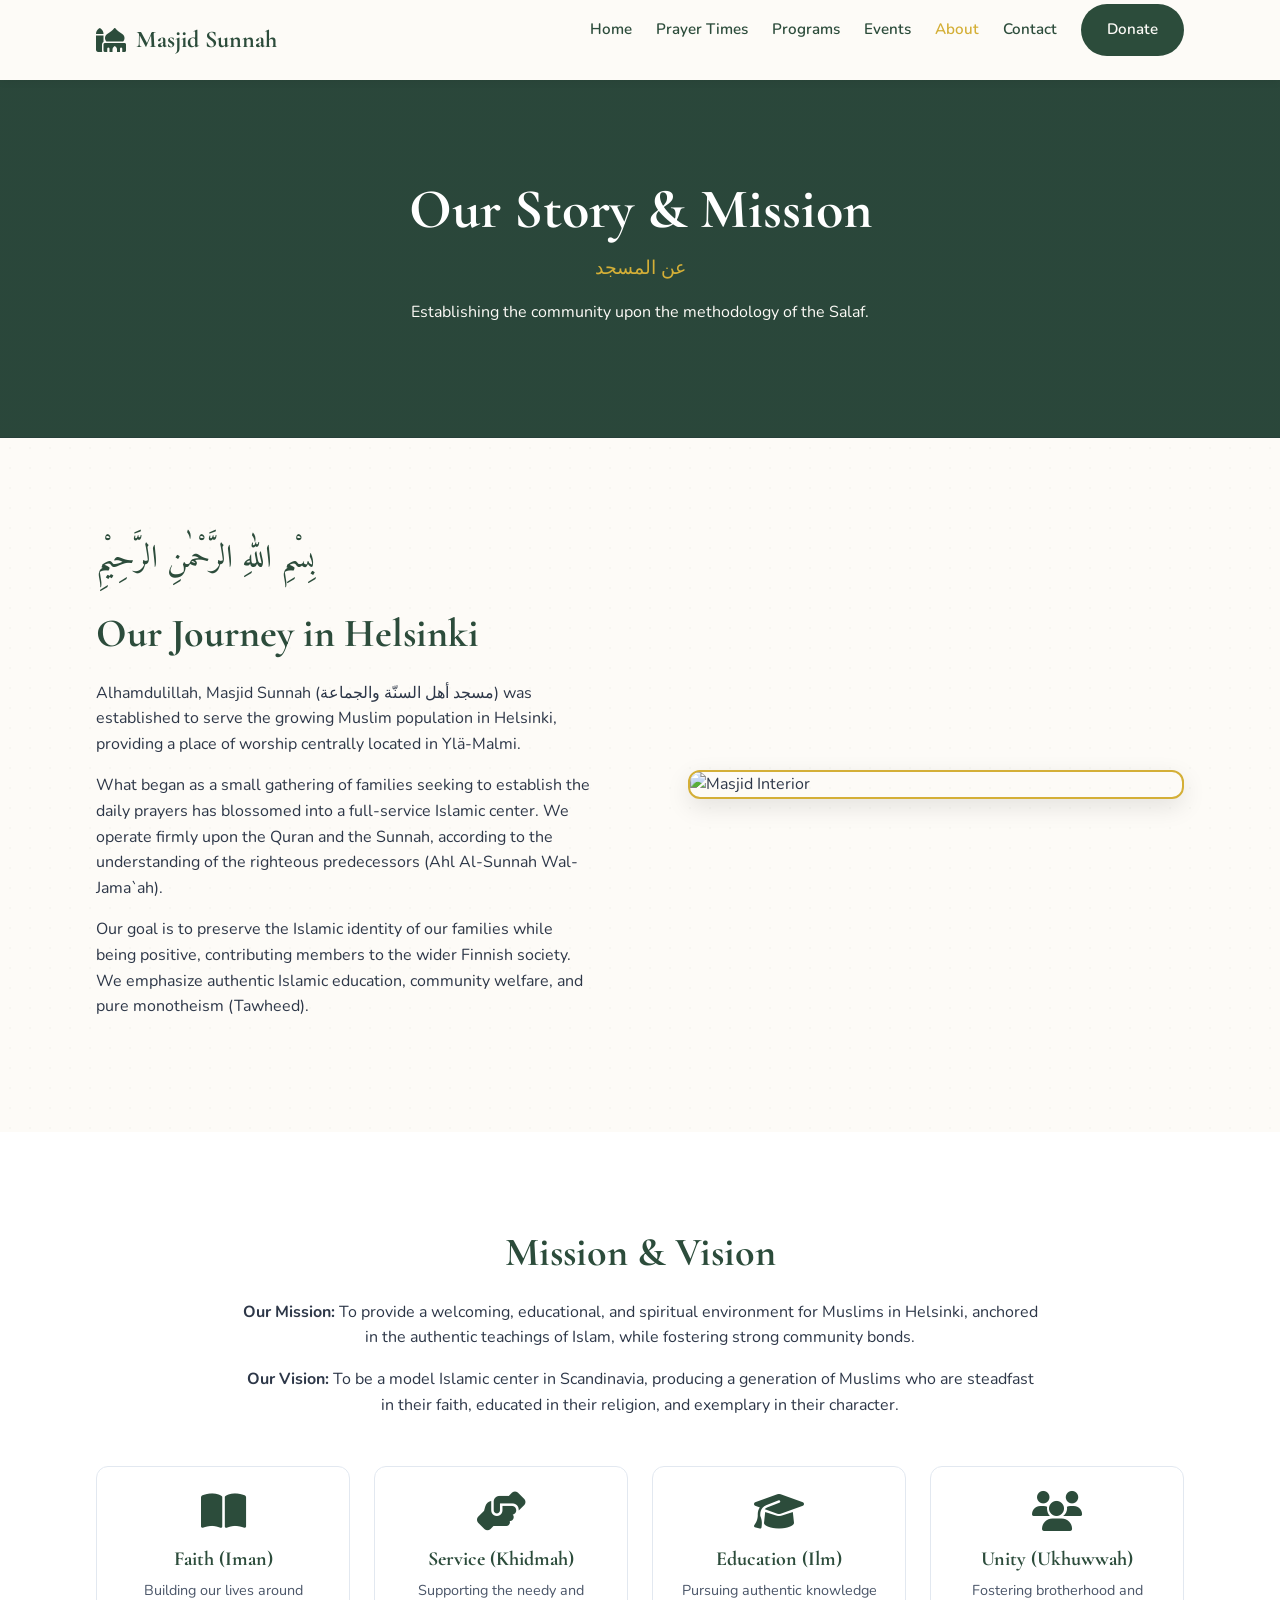
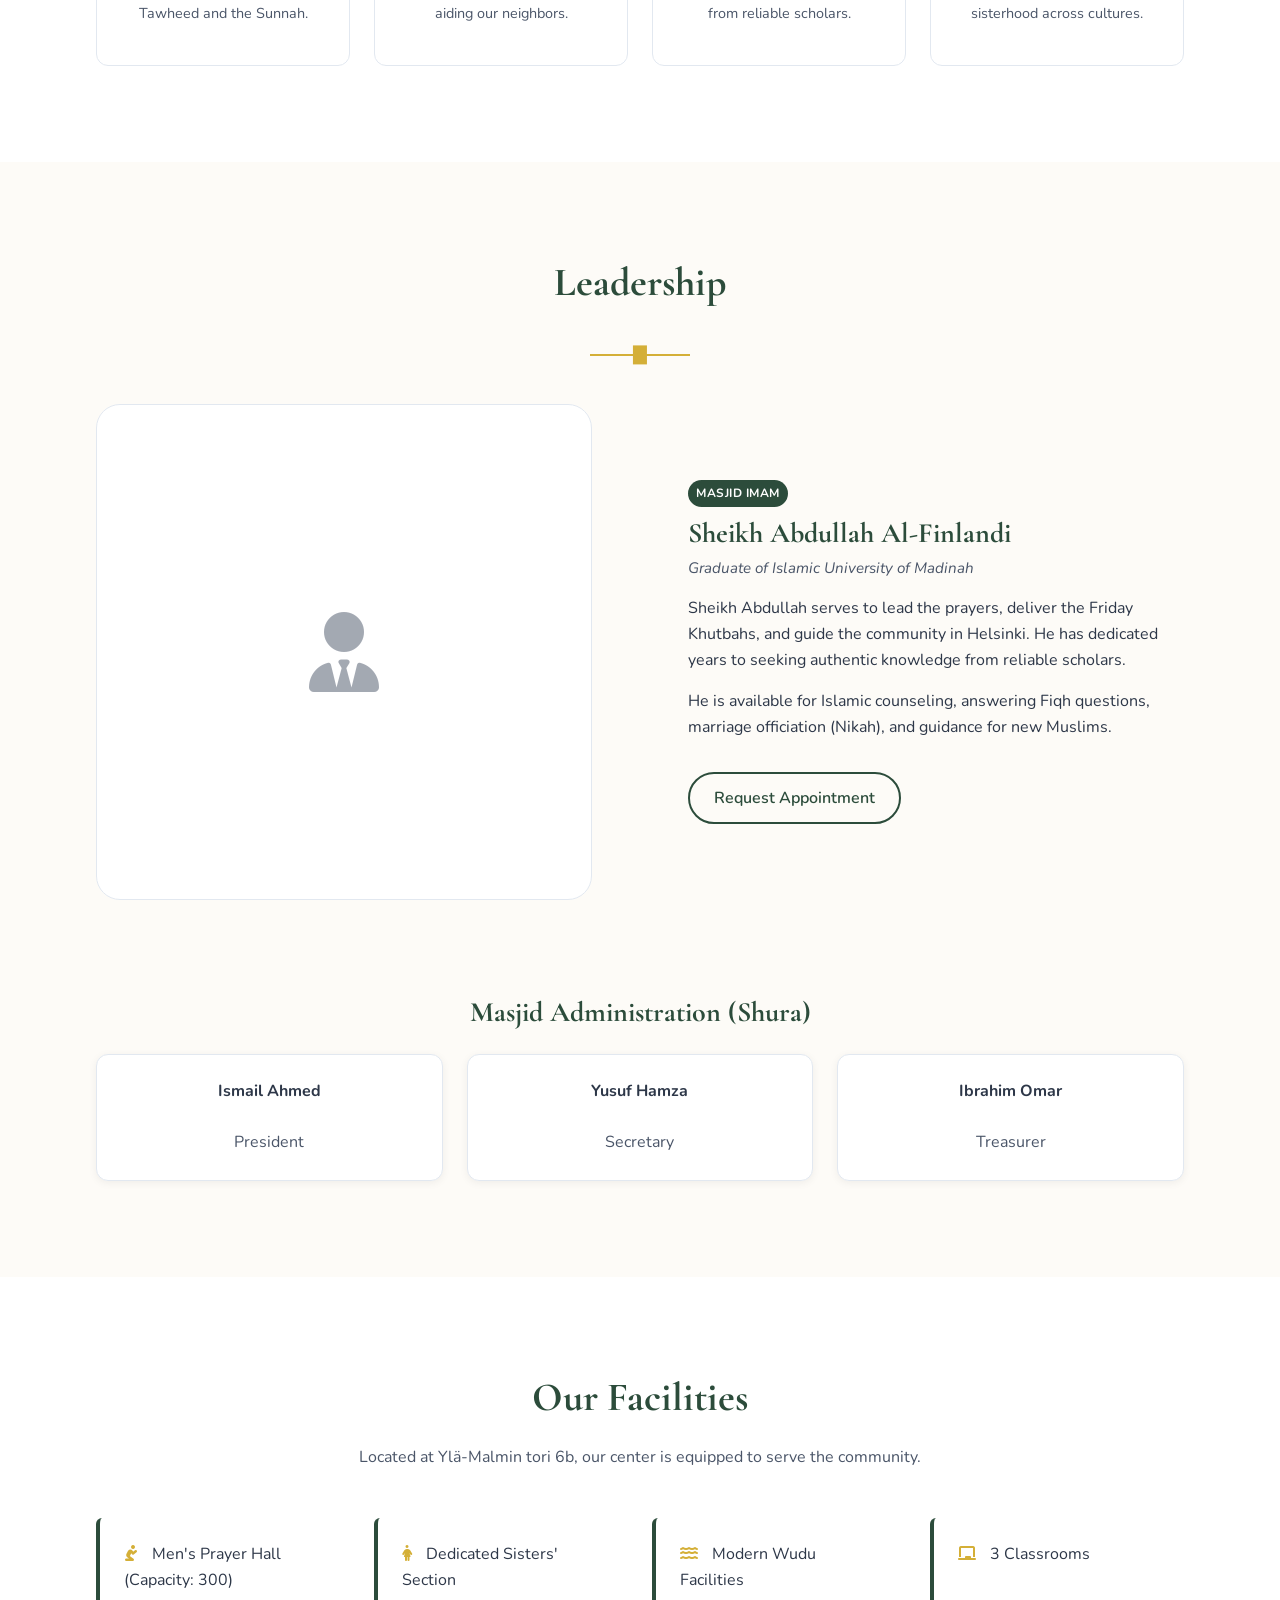
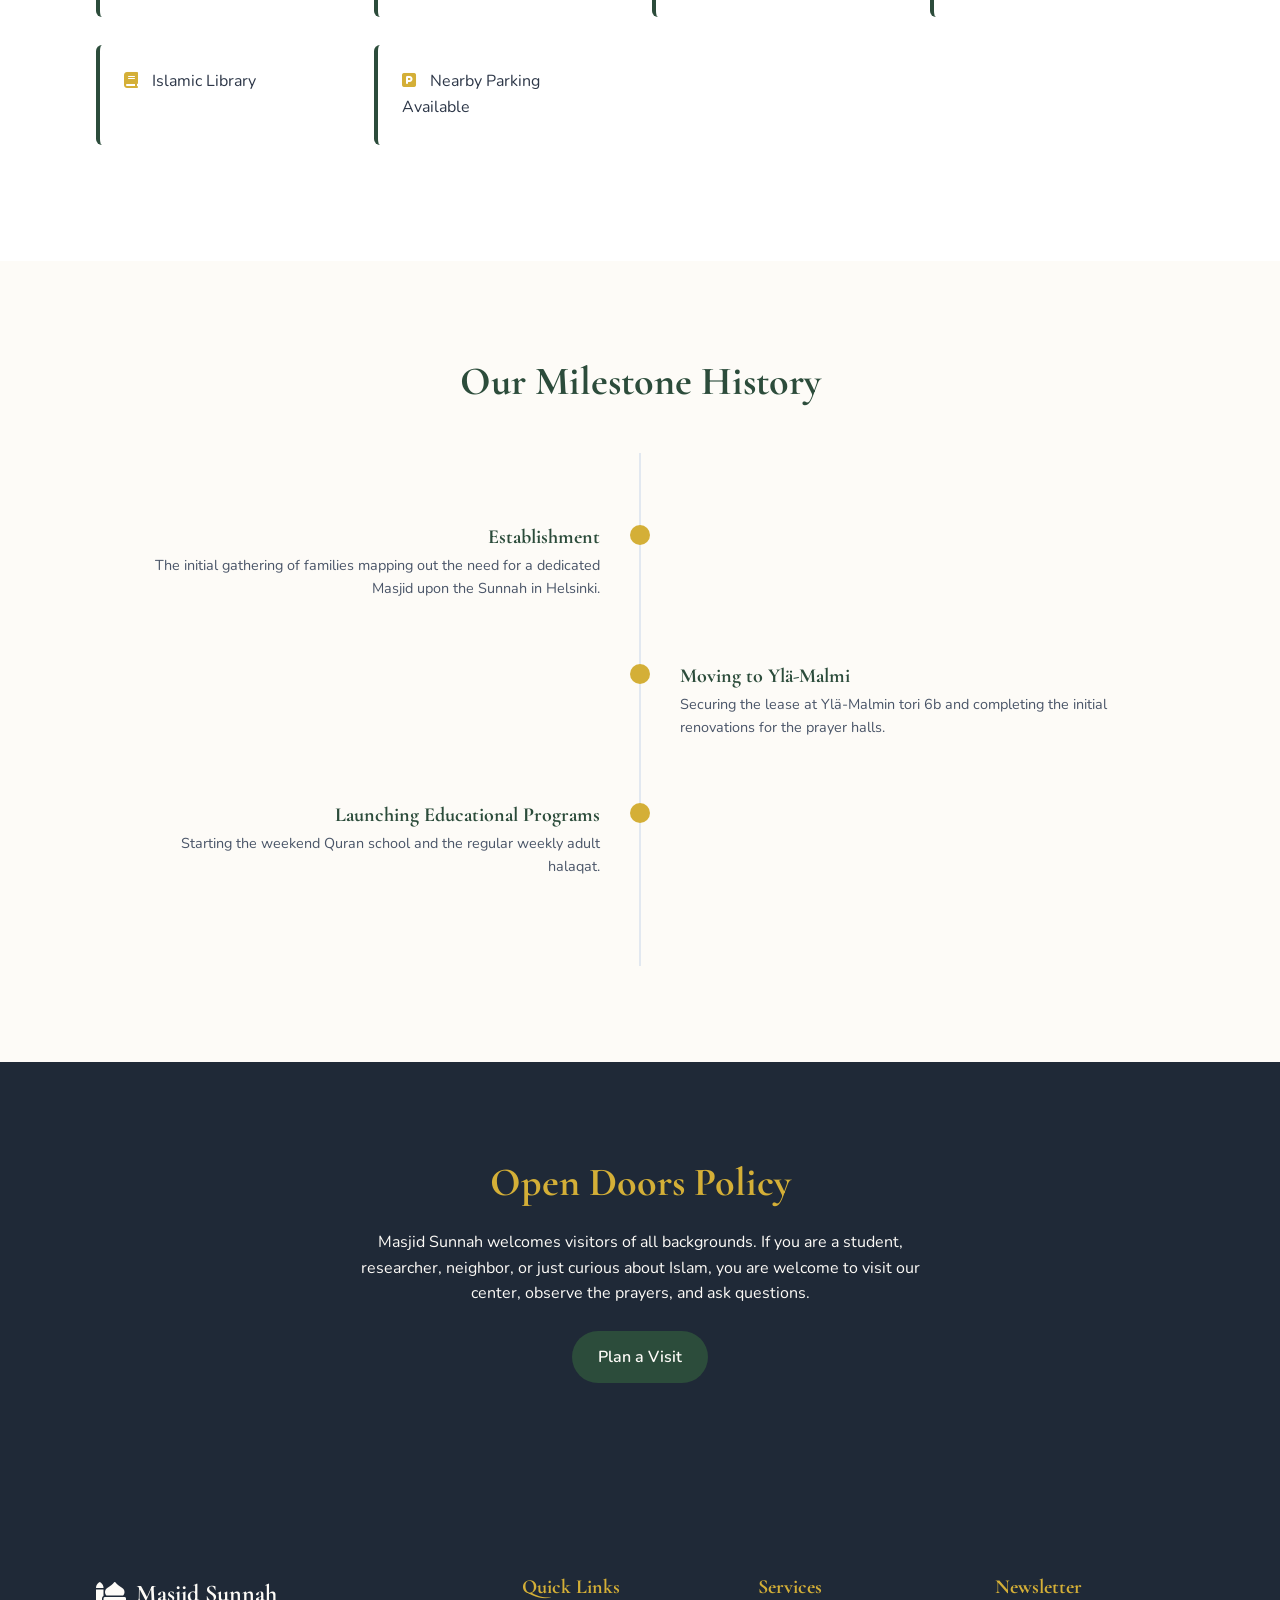
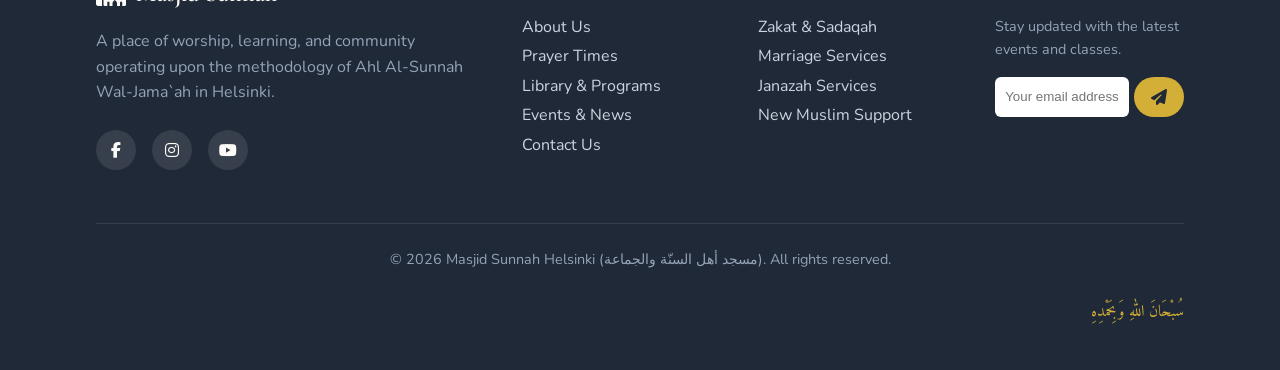
==== about.html @ 42fe36b6 "feat: Integrate Supabase backend for global data synchronization" ====
﻿<!DOCTYPE html>
<html lang="en">

<head>
    <meta charset="UTF-8">
    <meta name="viewport" content="width=device-width, initial-scale=1.0">
    <title>About Us | Masjid Sunnah Helsinki</title>
    <meta name="description"
        content="Learn about the history, mission, leadership, and facilities of Masjid Sunnah Helsinki. Serving the community since 1997.">
    <link rel="icon"
        href="data:image/svg+xml,<svg xmlns=%22http://www.w3.org/2000/svg%22 viewBox=%220 0 100 100%22><text y=%22.9em%22 font-size=%2290%22>🕌</text></svg>">

    <!-- Open Graph / SEO -->
    <meta property="og:title" content="About Us | Masjid Sunnah Helsinki">
    <meta property="og:description" content="Learn about our history and mission in Helsinki.">
    <meta property="og:image" content="images/hero-masjid.png">
    <meta property="og:url" content="https://masjidsunnah.fi/about.html">

    <!-- Fonts -->
    <link
        href="https://fonts.googleapis.com/css2?family=Amiri:ital,wght@0,400;0,700;1,400&family=Cormorant+Garamond:wght@400;600;700&family=Nunito:wght@300;400;500;600&display=swap"
        rel="stylesheet">
    <link rel="stylesheet" href="https://cdnjs.cloudflare.com/ajax/libs/font-awesome/6.5.0/css/all.min.css">

    <!-- Custom CSS -->
    <link rel="stylesheet" href="css/style.css">
    <link rel="stylesheet" href="css/components.css">
    <link rel="stylesheet" href="css/animations.css">
    <link rel="stylesheet" href="css/responsive.css">

    <!-- AOS Animations -->
    <link href="https://unpkg.com/aos@2.3.1/dist/aos.css" rel="stylesheet">

    <style>
        .value-card {
            text-align: center;
            padding: var(--space-md);
            background: var(--color-bg-alt);
            border-radius: var(--radius-md);
            border: 1px solid var(--color-border);
            transition: transform 0.3s;
        }

        .value-card:hover {
            border-color: var(--color-secondary);
            transform: translateY(-5px);
        }

        .value-icon {
            font-size: 2.5rem;
            color: var(--color-primary);
            margin-bottom: var(--space-sm);
        }

        .timeline {
            position: relative;
            padding: var(--space-lg) 0;
        }

        .timeline::before {
            content: '';
            position: absolute;
            top: 0;
            bottom: 0;
            left: 50%;
            width: 2px;
            background: var(--color-border);
            transform: translateX(-50%);
        }

        .timeline-item {
            position: relative;
            width: 50%;
            padding: var(--space-md) 40px;
            box-sizing: border-box;
        }

        .timeline-item:nth-child(odd) {
            left: 0;
            text-align: right;
        }

        .timeline-item:nth-child(even) {
            left: 50%;
            text-align: left;
        }

        .timeline-dot {
            position: absolute;
            top: var(--space-md);
            width: 20px;
            height: 20px;
            background: var(--color-secondary);
            border-radius: 50%;
            z-index: 10;
        }

        .timeline-item:nth-child(odd) .timeline-dot {
            right: -10px;
        }

        .timeline-item:nth-child(even) .timeline-dot {
            left: -10px;
        }

        .facilities-list {
            list-style: none;
            padding: 0;
            display: grid;
            grid-template-columns: repeat(auto-fit, minmax(200px, 1fr));
            gap: var(--space-md);
        }

        .facilities-list li {
            background: var(--color-bg-alt);
            padding: var(--space-md);
            border-radius: var(--radius-sm);
            border-left: 4px solid var(--color-primary);
        }

        @media (max-width: 768px) {
            .timeline::before {
                left: 20px;
            }

            .timeline-item {
                width: 100%;
                padding-left: 60px;
                padding-right: 0;
                left: 0 !important;
                text-align: left !important;
            }

            .timeline-dot {
                left: 10px !important;
                right: auto !important;
            }
        }
    </style>

    <!-- Low Priority SEO Tags Added -->
    <meta name="theme-color" content="#2c4c3b">
    <meta property="og:type" content="website">
    <meta property="og:site_name" content="Masjid Sunnah Helsinki">
</head>

<body>

    <!-- Navbar -->
    <nav class="navbar scrolled">
        <div class="container nav-container">
            <div class="logo">
                <a href="index.html">
                    <i class="fas fa-mosque"></i> Masjid Sunnah
                </a>
            </div>
            <ul class="nav-links">
                <li><a href="index.html">Home</a></li>
                <li><a href="prayer-times.html">Prayer Times</a></li>
                <li><a href="programs.html">Programs</a></li>
                <li><a href="events.html">Events</a></li>
                <li><a href="about.html" style="color: var(--color-secondary);">About</a></li>
                <li><a href="contact.html">Contact</a></li>
                <li><a href="donate.html" class="btn btn-primary">Donate</a></li>
            </ul>
            <button class="hamburger" aria-label="Toggle Navigation"><i class="fas fa-bars"></i></button>
        </div>
    </nav>

    <!-- Mobile Menu -->
    <div class="mobile-menu-overlay"></div>
    <div class="mobile-menu">
        <button class="mobile-menu-close" aria-label="Close Navigation"><i class="fas fa-times"></i></button>
        <ul class="nav-links">
            <li><a href="index.html">Home</a></li>
            <li><a href="prayer-times.html">Prayer Times</a></li>
            <li><a href="programs.html">Programs</a></li>
            <li><a href="events.html">Events</a></li>
            <li><a href="about.html">About</a></li>
            <li><a href="contact.html">Contact</a></li>
            <li><a href="donate.html" class="btn btn-primary">Donate</a></li>
        </ul>
    </div>

    <main id="main-content" style="padding-top: var(--header-height);">
        <!-- Inner Hero -->
        <section class="section section-dark text-center"
            style="background-image: linear-gradient(var(--color-overlay), var(--color-overlay)), url('https://images.unsplash.com/photo-1542816417-0983c9c9ad53?w=1200&auto=format&q=80'); background-size: cover; background-position: center; padding: var(--space-xl) 0;">
            <div class="container fade-in">
                <h1 style="color: white; margin-bottom: 0;">Our Story & Mission</h1>
                <p style="color: var(--color-secondary); font-size: 1.2rem; margin-top: 10px;">عن المسجد</p>
                <p>Establishing the community upon the methodology of the Salaf.</p>
            </div>
        </section>

        <!-- Our Story -->
        <section class="section islamic-pattern-bg">
            <div class="container grid grid-2" style="align-items: center; gap: var(--space-xl);">
                <div data-aos="fade-right">
                    <div class="bismillah" style="text-align: left;">بِسْمِ اللهِ الرَّحْمٰنِ الرَّحِيْمِ</div>
                    <h2 style="margin-bottom: var(--space-md);">Our Journey in Helsinki</h2>
                    <p>Alhamdulillah, Masjid Sunnah (مسجد أهل السنّة والجماعة) was established to serve the growing
                        Muslim population in Helsinki, providing a place of worship centrally located in Ylä-Malmi.</p>
                    <p>What began as a small gathering of families seeking to establish the daily prayers has blossomed
                        into a full-service Islamic center. We operate firmly upon the Quran and the Sunnah, according
                        to the understanding of the righteous predecessors (Ahl Al-Sunnah Wal-Jama`ah).</p>
                    <p>Our goal is to preserve the Islamic identity of our families while being positive, contributing
                        members to the wider Finnish society. We emphasize authentic Islamic education, community
                        welfare, and pure monotheism (Tawheed).</p>
                </div>
                <div data-aos="fade-left">
                    <img loading="lazy"
                        src="https://images.unsplash.com/photo-1585776245991-cf89dd7fc73a?w=800&auto=format&q=80"
                        alt="Masjid Interior"
                        style="border-radius: var(--radius-md); box-shadow: var(--shadow-md); border: 2px solid var(--color-secondary);">
                </div>
            </div>
        </section>

        <!-- Mission, Vision, Values -->
        <section class="section section-alt text-center container">
            <div data-aos="fade-up">
                <h2>Mission & Vision</h2>
                <div style="max-width: 800px; margin: 0 auto var(--space-lg);">
                    <p><strong>Our Mission:</strong> To provide a welcoming, educational, and spiritual environment for
                        Muslims in Helsinki, anchored in the authentic teachings of Islam, while fostering strong
                        community bonds.</p>
                    <p><strong>Our Vision:</strong> To be a model Islamic center in Scandinavia, producing a generation
                        of Muslims who are steadfast in their faith, educated in their religion, and exemplary in their
                        character.</p>
                </div>
            </div>

            <div class="grid grid-4" style="text-align: left;" data-aos="fade-up" data-aos-delay="100">
                <div class="value-card">
                    <i class="fas fa-book-open value-icon"></i>
                    <h4>Faith (Iman)</h4>
                    <p class="text-muted" style="font-size: 0.9rem;">Building our lives around Tawheed and the Sunnah.
                    </p>
                </div>
                <div class="value-card">
                    <i class="fas fa-hands-helping value-icon"></i>
                    <h4>Service (Khidmah)</h4>
                    <p class="text-muted" style="font-size: 0.9rem;">Supporting the needy and aiding our neighbors.</p>
                </div>
                <div class="value-card">
                    <i class="fas fa-graduation-cap value-icon"></i>
                    <h4>Education (Ilm)</h4>
                    <p class="text-muted" style="font-size: 0.9rem;">Pursuing authentic knowledge from reliable
                        scholars.</p>
                </div>
                <div class="value-card">
                    <i class="fas fa-users value-icon"></i>
                    <h4>Unity (Ukhuwwah)</h4>
                    <p class="text-muted" style="font-size: 0.9rem;">Fostering brotherhood and sisterhood across
                        cultures.</p>
                </div>
            </div>
        </section>

        <!-- Meet the Imam & Shura -->
        <section class="section container">
            <div class="text-center" style="margin-bottom: var(--space-lg);" data-aos="fade-up">
                <h2>Leadership</h2>
                <span class="islamic-divider"></span>
            </div>

            <div class="grid grid-2" style="align-items: center; gap: var(--space-xl); margin-bottom: var(--space-xl);">
                <div data-aos="fade-right" style="position: relative;">
                    <!-- Placeholder Imam Image -->
                    <div
                        style="aspect-ratio: 1; background-color: var(--color-bg-alt); border-radius: var(--radius-lg); border: 1px solid var(--color-border); display: flex; align-items: center; justify-content: center;">
                        <i class="fas fa-user-tie fa-5x text-muted" style="opacity: 0.5;"></i>
                    </div>
                </div>
                <div data-aos="fade-left">
                    <span class="badge" style="background: var(--color-primary); margin-bottom: 10px;">Masjid
                        Imam</span>
                    <h3 style="margin-bottom: 5px;">Sheikh Abdullah Al-Finlandi</h3>
                    <p class="text-muted" style="font-size: 0.95rem; margin-bottom: var(--space-sm);"><em>Graduate of
                            Islamic University of Madinah</em></p>
                    <p>Sheikh Abdullah serves to lead the prayers, deliver the Friday Khutbahs, and guide the community
                        in Helsinki. He has dedicated years to seeking authentic knowledge from reliable scholars.</p>
                    <p>He is available for Islamic counseling, answering Fiqh questions, marriage officiation (Nikah),
                        and guidance for new Muslims.</p>
                    <a href="contact.html" class="btn btn-outline" style="margin-top: var(--space-sm);">Request
                        Appointment</a>
                </div>
            </div>

            <!-- Shura Board -->
            <div data-aos="fade-up">
                <h3 class="text-center" style="margin-bottom: var(--space-md);">Masjid Administration (Shura)</h3>
                <div class="grid grid-3 text-center">
                    <div class="card">
                        <div class="card-body"><strong>Ismail Ahmed</strong><br><span
                                class="text-muted">President</span></div>
                    </div>
                    <div class="card">
                        <div class="card-body"><strong>Yusuf Hamza</strong><br><span class="text-muted">Secretary</span>
                        </div>
                    </div>
                    <div class="card">
                        <div class="card-body"><strong>Ibrahim Omar</strong><br><span
                                class="text-muted">Treasurer</span></div>
                    </div>
                </div>
            </div>
        </section>

        <!-- Facilities -->
        <section class="section section-alt">
            <div class="container" data-aos="fade-up">
                <div class="text-center" style="margin-bottom: var(--space-lg);">
                    <h2>Our Facilities</h2>
                    <p class="text-muted">Located at Ylä-Malmin tori 6b, our center is equipped to serve the community.
                    </p>
                </div>
                <ul class="facilities-list">
                    <li><i class="fas fa-pray" style="margin-right: 10px; color: var(--color-secondary);"></i> Men's
                        Prayer Hall (Capacity: 300)</li>
                    <li><i class="fas fa-female" style="margin-right: 10px; color: var(--color-secondary);"></i>
                        Dedicated Sisters' Section</li>
                    <li><i class="fas fa-water" style="margin-right: 10px; color: var(--color-secondary);"></i> Modern
                        Wudu Facilities</li>
                    <li><i class="fas fa-chalkboard" style="margin-right: 10px; color: var(--color-secondary);"></i> 3
                        Classrooms</li>
                    <li><i class="fas fa-book" style="margin-right: 10px; color: var(--color-secondary);"></i> Islamic
                        Library</li>
                    <li><i class="fas fa-parking" style="margin-right: 10px; color: var(--color-secondary);"></i> Nearby
                        Parking Available</li>
                </ul>
            </div>
        </section>

        <!-- Timeline -->
        <section class="section container">
            <div class="text-center" style="margin-bottom: var(--space-lg);" data-aos="fade-up">
                <h2>Our Milestone History</h2>
            </div>
            <div class="timeline" data-aos="fade-up">
                <!-- Example points -->
                <div class="timeline-item">
                    <div class="timeline-dot"></div>
                    <h4 style="color: var(--color-primary); margin-bottom: 5px;">Establishment</h4>
                    <p class="text-muted" style="font-size: 0.9rem;">The initial gathering of families mapping out the
                        need for a dedicated Masjid upon the Sunnah in Helsinki.</p>
                </div>
                <div class="timeline-item">
                    <div class="timeline-dot"></div>
                    <h4 style="color: var(--color-primary); margin-bottom: 5px;">Moving to Ylä-Malmi</h4>
                    <p class="text-muted" style="font-size: 0.9rem;">Securing the lease at Ylä-Malmin tori 6b and
                        completing the initial renovations for the prayer halls.</p>
                </div>
                <div class="timeline-item">
                    <div class="timeline-dot"></div>
                    <h4 style="color: var(--color-primary); margin-bottom: 5px;">Launching Educational Programs</h4>
                    <p class="text-muted" style="font-size: 0.9rem;">Starting the weekend Quran school and the regular
                        weekly adult halaqat.</p>
                </div>
            </div>
        </section>

        <!-- Interfaith / Community relations snippet -->
        <section class="section section-dark text-center">
            <div class="container" data-aos="zoom-in">
                <h2>Open Doors Policy</h2>
                <p style="max-width: 600px; margin: 0 auto var(--space-md);">Masjid Sunnah welcomes visitors of all
                    backgrounds. If you are a student, researcher, neighbor, or just curious about Islam, you are
                    welcome to visit our center, observe the prayers, and ask questions.</p>
                <a href="contact.html" class="btn btn-primary">Plan a Visit</a>
            </div>
        </section>

    </main>

    <!-- Footer -->
    <footer class="footer">
        <!-- Reused Footer Component -->
        <div class="container">
            <div class="footer-top">
                <div>
                    <div class="logo" style="margin-bottom: var(--space-sm);">
                        <a href="index.html" style="color: var(--color-bg);"><i class="fas fa-mosque"></i> Masjid
                            Sunnah</a>
                    </div>
                    <p style="color: #94A3B8; margin-bottom: var(--space-md);">A place of worship, learning, and
                        community operating upon the methodology of Ahl Al-Sunnah Wal-Jama`ah in Helsinki.</p>
                    <div class="social-links">
                        <a href="https://facebook.com/masjidsunnahhelsinki" class="social-icon" target="_blank"
                            aria-label="Facebook"><i class="fab fa-facebook-f"></i></a>
                        <a href="https://instagram.com/masjidsunnahhelsinki" class="social-icon" target="_blank"
                            aria-label="Instagram"><i class="fab fa-instagram"></i></a>
                        <a href="https://youtube.com/@masjidsunnahhelsinki" class="social-icon" target="_blank"
                            aria-label="YouTube"><i class="fab fa-youtube"></i></a>
                    </div>
                </div>
                <div>
                    <h4 class="footer-title">Quick Links</h4>
                    <ul class="footer-links">
                        <li><a href="about.html">About Us</a></li>
                        <li><a href="prayer-times.html">Prayer Times</a></li>
                        <li><a href="programs.html">Library & Programs</a></li>
                        <li><a href="events.html">Events & News</a></li>
                        <li><a href="contact.html">Contact Us</a></li>
                    </ul>
                </div>
                <div>
                    <h4 class="footer-title">Services</h4>
                    <ul class="footer-links">
                        <li><a href="donate.html">Zakat & Sadaqah</a></li>
                        <li><a href="contact.html#marriage">Marriage Services</a></li>
                        <li><a href="contact.html#funeral">Janazah Services</a></li>
                        <li><a href="contact.html#new-muslim">New Muslim Support</a></li>
                    </ul>
                </div>
                <div>
                    <h4 class="footer-title">Newsletter</h4>
                    <p style="color: #94A3B8; font-size: 0.9rem; margin-bottom: var(--space-sm);">Stay updated with the
                        latest events and classes.</p>
                    <form style="display: flex; gap: 5px;">
                        <input type="email" placeholder="Your email address"
                            style="padding: 10px; border-radius: var(--radius-sm); border: none; width: 100%;" required>
                        <button type="submit" class="btn btn-secondary" style="padding: 10px 15px;"><i
                                class="fas fa-paper-plane"></i></button>
                    </form>
                </div>
            </div>
            <div class="footer-bottom">
                <p>&copy; 2026 Masjid Sunnah Helsinki (مسجد أهل السنّة والجماعة). All rights reserved.</p>
                <p class="arabic-text" lang="ar" dir="rtl" style="font-size: 1rem; color: var(--color-secondary);">
                    سُبْحَانَ اللهِ
                    وَبِحَمْدِهِ</p>
            </div>
        </div>
    </footer>

    <!-- Core Data Scripts -->
    <!-- Supabase SDK & Client Initialization -->
    <script src="https://cdn.jsdelivr.net/npm/@supabase/supabase-js@2"></script>
    <script src="js/supabase-client.js"></script>

    <!-- Global Data Service -->
    <script src="js/data-service.js"></script>
    <script src="https://unpkg.com/aos@2.3.1/dist/aos.js"></script>
    <script>AOS.init({ once: true, duration: 800 });</script>

    <button id="back-to-top" aria-label="Back to top" style="position:fixed;bottom:28px;right:22px;z-index:999;
        width:48px;height:48px;border-radius:50%;border:none;
        background:var(--color-primary);color:var(--color-secondary);
        font-size:1.2rem;cursor:pointer;opacity:0;pointer-events:none;
        transition:opacity .3s,transform .3s;box-shadow:var(--shadow-md);
        display:flex;align-items:center;justify-content:center;">
        <i class="fas fa-chevron-up"></i>
    </button>
</body>

</html>
---- css/style.css ----
/* style.css - Main stylesheet (CSS variables, base styles) */
/* Design Aesthetic: Light & Peaceful (Nordic Islamic) */

:root {
  /* Colors */
  --color-primary: #2C4C3B;
  /* Deep Sage Green */
  --color-secondary: #D4AF37;
  /* Warm Gold */
  --color-accent: #3A6B52;
  /* Lighter shade of primary */
  --color-bg: #FDFBF7;
  /* Soft Cream */
  --color-bg-alt: #FFFFFF;
  /* White */
  --color-bg-dark: #1F2937;
  /* Dark slate for footer/accents */
  --color-text: #2D3748;
  /* Dark Charcoal Main text */
  --color-text-muted: #4A5568;
  /* Secondary text */
  --color-text-light: #FDFBF7;
  /* On dark backgrounds */
  --color-border: #E2E8F0;
  /* Subtle borders */
  --color-success: #2e7d32;
  --color-overlay: rgba(44, 76, 59, 0.85);
  /* Deep green overlay */

  /* Typography */
  --font-display: 'Cormorant Garamond', serif;
  /* English heading font */
  --font-arabic: 'Amiri', serif;
  /* Arabic font */
  --font-body: 'Nunito', sans-serif;
  /* Body font */

  /* Spacing */
  --space-xs: 8px;
  --space-sm: 16px;
  --space-md: 24px;
  --space-lg: clamp(28px, 5vw, 48px);
  --space-xl: clamp(48px, 8vw, 96px);

  /* Shadows */
  --shadow-sm: 0 2px 8px rgba(0, 0, 0, 0.06);
  --shadow-md: 0 8px 24px rgba(0, 0, 0, 0.10);
  --shadow-lg: 0 20px 60px rgba(0, 0, 0, 0.15);

  /* Radius */
  --radius-sm: 6px;
  --radius-md: 12px;
  --radius-lg: 24px;
  --radius-pill: 9999px;

  /* Layout */
  --max-width: 1280px;
  --header-height: 80px;
}

/* Base Reset & Box Sizing */
*,
*::before,
*::after {
  box-sizing: border-box;
  margin: 0;
  padding: 0;
}

html {
  scroll-behavior: smooth;
  font-size: 16px;
  overflow-x: hidden;
}

body {
  font-family: var(--font-body);
  color: var(--color-text);
  background-color: var(--color-bg);
  line-height: 1.6;
  -webkit-font-smoothing: antialiased;
  -moz-osx-font-smoothing: grayscale;
  overflow-x: hidden;
}

/* Typography Base Elements */
h1,
h2,
h3,
h4,
h5,
h6 {
  font-family: var(--font-display);
  color: var(--color-primary);
  font-weight: 700;
  line-height: 1.2;
}

h1 {
  font-size: clamp(2rem, 5vw, 3.5rem);
  margin-bottom: var(--space-md);
}

h2 {
  font-size: clamp(1.6rem, 4vw, 2.5rem);
  margin-bottom: var(--space-md);
}

h3 {
  font-size: clamp(1.25rem, 3vw, 1.75rem);
  margin-bottom: var(--space-sm);
}

h4 {
  font-size: 1.25rem;
  margin-bottom: var(--space-xs);
}

p {
  margin-bottom: var(--space-sm);
}

a {
  color: var(--color-primary);
  text-decoration: none;
  transition: all 0.3s ease;
}

a:hover {
  color: var(--color-secondary);
}

ul,
ol {
  padding-left: var(--space-md);
  margin-bottom: var(--space-sm);
}

li {
  margin-bottom: 4px;
}

img {
  max-width: 100%;
  height: auto;
  display: block;
}

/* Arabic Text Typography */
.arabic-text {
  font-family: var(--font-arabic);
  direction: rtl;
  text-align: right;
  line-height: 2.2;
  font-size: clamp(1.1rem, 3vw, 1.4em);
  color: var(--color-primary);
}

.bismillah {
  font-family: var(--font-arabic);
  font-size: clamp(1.4rem, 5vw, 2rem);
  text-align: center;
  color: var(--color-primary);
  margin-bottom: var(--space-md);
}

/* Layout Core Classes */
.container {
  width: 100%;
  max-width: var(--max-width);
  margin: 0 auto;
  padding: 0 var(--space-md);
}

.section {
  padding: var(--space-xl) 0;
}

.section-alt {
  background-color: var(--color-bg-alt);
}

.section-dark {
  background-color: var(--color-bg-dark);
  color: var(--color-text-light);
}

.section-dark h1,
.section-dark h2,
.section-dark h3 {
  color: var(--color-secondary);
}

.inner-hero h1 {
  color: white;
}

.text-center {
  text-align: center;
}

.text-muted {
  color: var(--color-text-muted);
}

/* Accessible hidden content */
.sr-only {
  position: absolute;
  width: 1px;
  height: 1px;
  padding: 0;
  margin: -1px;
  overflow: hidden;
  clip: rect(0, 0, 0, 0);
  white-space: nowrap;
  border-width: 0;
}

/* Make the skip-to-content link visible on focus */
.sr-only:focus {
  position: fixed;
  top: 16px;
  left: 50%;
  transform: translateX(-50%);
  clip: auto;
  width: auto;
  height: auto;
  overflow: visible;
  background: var(--color-primary);
  color: white;
  padding: 12px 24px;
  border-radius: var(--radius-pill);
  z-index: 9999;
  font-weight: 700;
  white-space: nowrap;
}

:focus-visible {
  outline: 3px solid var(--color-secondary);
  outline-offset: 3px;
  border-radius: 4px;
}

:focus:not(:focus-visible) {
  outline: none;
}

/* Offsets ALL anchor targets by navbar height — no JS required */
[id] {
  scroll-margin-top: calc(var(--header-height) + 16px);
}

/* Islamic Patterns & Accents */
.islamic-pattern-bg {
  position: relative;
}

.islamic-pattern-bg::before {
  content: '';
  position: absolute;
  top: 0;
  left: 0;
  right: 0;
  bottom: 0;
  /* Placeholder for an actual SVG pattern if needed */
  background-image: radial-gradient(var(--color-primary) 1px, transparent 1px);
  background-size: 20px 20px;
  opacity: 0.03;
  pointer-events: none;
  z-index: 0;
}

.content-relative {
  position: relative;
  z-index: 1;
}

/* Divider */
.islamic-divider {
  display: block;
  margin: var(--space-lg) auto;
  width: 100px;
  height: 2px;
  background: var(--color-secondary);
  position: relative;
}

.islamic-divider::before {
  content: '♦';
  position: absolute;
  top: 50%;
  left: 50%;
  transform: translate(-50%, -50%);
  color: var(--color-secondary);
  font-size: 12px;
  background-color: inherit;
  padding: 0 4px;
}

@media (max-width: 480px) {
  .arabic-text {
    line-height: 1.9;
  }
}

/* Visibility Utilities */
.mobile-only {
  display: none;
}

@media (max-width: 768px) {
  .desktop-only {
    display: none !important;
  }

  .mobile-only {
    display: block !important;
  }
}
---- css/components.css ----
/* components.css - Reusable UI Components */

/* Buttons */
.btn {
    display: inline-flex;
    align-items: center;
    justify-content: center;
    padding: var(--space-sm) var(--space-md);
    font-family: var(--font-body);
    font-weight: 600;
    font-size: 1rem;
    text-decoration: none;
    border-radius: var(--radius-pill);
    border: 2px solid transparent;
    cursor: pointer;
    transition: all 0.3s ease;
    line-height: 1;
    gap: 8px;
}

.btn-primary {
    background-color: var(--color-primary);
    color: var(--color-bg);
}

.btn-primary:hover {
    background-color: var(--color-accent);
    color: var(--color-bg);
    transform: translateY(-2px);
    box-shadow: var(--shadow-sm);
}

.btn-secondary {
    background-color: var(--color-secondary);
    color: var(--color-bg-dark);
}

.btn-secondary:hover {
    background-color: #C09A30;
    /* slightly darker gold */
    color: var(--color-bg-dark);
    transform: translateY(-2px);
}

.btn-outline {
    background-color: transparent;
    border-color: var(--color-primary);
    color: var(--color-primary);
}

.btn-outline:hover {
    background-color: var(--color-primary);
    color: var(--color-bg);
}

.btn-outline-light {
    border-color: var(--color-bg);
    color: var(--color-bg);
}

.btn-outline-light:hover {
    background-color: var(--color-bg);
    color: var(--color-primary);
}

/* Cards */
.card {
    background-color: var(--color-bg-alt);
    border-radius: var(--radius-md);
    box-shadow: var(--shadow-sm);
    overflow: hidden;
    transition: transform 0.3s ease, box-shadow 0.3s ease;
    border: 1px solid var(--color-border);
    height: 100%;
    display: flex;
    flex-direction: column;
}

.card:hover {
    transform: translateY(-4px);
    box-shadow: var(--shadow-md);
}

.card-image {
    width: 100%;
    height: 200px;
    object-fit: cover;
}

.card-body {
    padding: var(--space-md);
    display: flex;
    flex-direction: column;
    flex-grow: 1;
}

.card-footer {
    padding: var(--space-sm) var(--space-md);
    border-top: 1px solid var(--color-border);
    background-color: var(--color-bg);
    margin-top: auto;
}

/* Grid System */
.grid {
    display: grid;
    gap: var(--space-md);
}

.grid-2 {
    grid-template-columns: repeat(2, 1fr);
}

.grid-3 {
    grid-template-columns: repeat(3, 1fr);
}

.grid-4 {
    grid-template-columns: repeat(4, 1fr);
}

/* Progress Bar */
.progress-bar {
    width: 100%;
    background-color: var(--color-border);
    border-radius: var(--radius-pill);
    height: 14px;
    overflow: hidden;
}

.progress-fill {
    height: 100%;
    background: linear-gradient(90deg, var(--color-primary), var(--color-secondary));
    border-radius: var(--radius-pill);
    transition: width 1.8s cubic-bezier(0.22, 1, 0.36, 1);
    position: relative;
}

.progress-fill::after {
    content: '';
    position: absolute;
    top: 0;
    left: -100%;
    right: 0;
    bottom: 0;
    background: linear-gradient(90deg, transparent, rgba(255, 255, 255, 0.3), transparent);
    animation: shimmer 2s infinite;
}

@keyframes shimmer {
    to {
        left: 100%;
    }
}

/* Navigation */
.navbar {
    position: fixed;
    top: 0;
    width: 100%;
    height: var(--header-height);
    background: transparent;
    z-index: 1000;
    transition: all 0.3s ease;
}

.navbar.scrolled {
    background: rgba(253, 251, 247, 0.95);
    backdrop-filter: blur(10px);
    box-shadow: var(--shadow-sm);
}

.nav-container {
    display: flex;
    justify-content: space-between;
    align-items: center;
    height: 100%;
}

.logo a {
    font-family: var(--font-display);
    font-size: 1.5rem;
    font-weight: 700;
    color: var(--color-bg);
    display: flex;
    align-items: center;
    gap: 10px;
}

.navbar.scrolled .logo a {
    color: var(--color-primary);
}

.nav-links {
    display: flex;
    gap: var(--space-md);
    list-style: none;
    align-items: center;
}

.nav-links a {
    color: var(--color-bg);
    font-weight: 600;
    font-size: 0.95rem;
}

.navbar.scrolled .nav-links a:not(.btn) {
    color: var(--color-primary);
}

.nav-links a:hover:not(.btn) {
    color: var(--color-secondary);
}

.hamburger {
    display: none;
    min-width: 48px;
    min-height: 48px;
    padding: 12px;
    align-items: center;
    justify-content: center;
    background: none;
    border: none;
    color: var(--color-bg);
    font-size: 1.5rem;
    cursor: pointer;
}

@media (max-width: 768px) {
    .hamburger {
        display: flex;
    }
}

.navbar.scrolled .hamburger {
    color: var(--color-primary);
}

/* Mobile Menu */
.mobile-menu-overlay {
    position: fixed;
    top: 0;
    left: 0;
    width: 100%;
    height: 100%;
    background: rgba(0, 0, 0, 0.5);
    z-index: 999;
    opacity: 0;
    pointer-events: none;
    transition: opacity 0.3s ease;
}

.mobile-menu-overlay.active {
    opacity: 1;
    pointer-events: auto;
}

.mobile-menu {
    position: fixed;
    top: 0;
    right: min(-300px, -85vw);
    width: min(300px, 85vw);
    height: 100vh;
    background-color: var(--color-bg-alt);
    z-index: 1001;
    padding: var(--space-xl) var(--space-md);
    transition: right 0.3s ease;
    box-shadow: var(--shadow-lg);
    display: flex;
    flex-direction: column;
    gap: var(--space-md);
}

.mobile-menu.active {
    right: 0;
}

.mobile-menu-close {
    position: absolute;
    top: var(--space-md);
    right: var(--space-md);
    background: rgba(44, 76, 59, 0.1);
    border: none;
    font-size: 1.5rem;
    color: var(--color-primary);
    cursor: pointer;
    width: 44px;
    height: 44px;
    display: flex;
    align-items: center;
    justify-content: center;
    border-radius: 50%;
    transition: all 0.3s ease;
}

.mobile-menu-close:hover,
.mobile-menu-close:active {
    background: var(--color-primary);
    color: #fff;
    transform: scale(1.05);
}

.mobile-menu .nav-links {
    flex-direction: column;
    align-items: flex-start;
    gap: var(--space-md);
}

.mobile-menu .nav-links a {
    color: var(--color-primary);
    font-size: 1.1rem;
}

.mobile-menu .nav-links a.btn {
    display: inline-flex;
    align-items: center;
    justify-content: center;
    color: #fff;
    margin-top: var(--space-sm);
    padding: 0.8rem 1.5rem;
}

/* Hero Section */
.hero {
    height: 100vh;
    position: relative;
    display: flex;
    align-items: center;
    justify-content: center;
    text-align: center;
    color: var(--color-bg);
    background-size: cover;
    background-position: center;
}

@supports not (-webkit-overflow-scrolling: touch) {
    .hero {
        background-attachment: fixed;
    }
}

.hero-overlay {
    position: absolute;
    top: 0;
    left: 0;
    width: 100%;
    height: 100%;
    background: linear-gradient(to bottom, rgba(44, 76, 59, 0.7), rgba(44, 76, 59, 0.9));
    z-index: 1;
}

.hero-content {
    position: relative;
    z-index: 2;
    max-width: 800px;
    padding: 0 var(--space-md);
}

.hero-title {
    color: var(--color-bg);
    font-size: clamp(2.5rem, 5vw, 4.5rem);
    text-shadow: 0 2px 4px rgba(0, 0, 0, 0.3);
    margin-bottom: var(--space-sm);
}

.hero-subtitle {
    font-size: 1.2rem;
    font-weight: 300;
    margin-bottom: var(--space-md);
    color: #e2e8f0;
}

.hero-greeting {
    font-family: var(--font-arabic);
    font-size: 2.5rem;
    color: var(--color-secondary);
    display: block;
    margin-bottom: var(--space-sm);
}

.hero-buttons {
    display: flex;
    gap: var(--space-sm);
    justify-content: center;
    flex-wrap: wrap;
}

.scroll-indicator {
    position: absolute;
    bottom: var(--space-lg);
    left: 50%;
    transform: translateX(-50%);
    z-index: 2;
    color: var(--color-bg);
    animation: bounce 2s infinite;
}

/* Forms */
.form-group {
    margin-bottom: var(--space-sm);
}

.form-label {
    display: block;
    font-weight: 600;
    margin-bottom: 4px;
    color: var(--color-primary);
}

.form-control {
    width: 100%;
    min-height: 48px;
    padding: 12px 16px;
    border: 1px solid var(--color-border);
    border-radius: var(--radius-sm);
    font-family: var(--font-body);
    font-size: 1rem;
    background-color: var(--color-bg);
    transition: border-color 0.3s ease, box-shadow 0.3s ease;
}

.form-control:focus {
    outline: none;
    border-color: var(--color-primary);
    box-shadow: 0 0 0 3px rgba(44, 76, 59, 0.1);
}

.form-control:valid:not(:placeholder-shown) {
    border-color: var(--color-success);
}

.form-control:invalid:not(:placeholder-shown) {
    border-color: #C0392B;
}

.form-row {
    display: grid;
    grid-template-columns: repeat(2, 1fr);
    gap: var(--space-sm);
}

@media (max-width: 600px) {
    .form-row {
        grid-template-columns: 1fr;
    }
}

/* Footer Element Components */
.footer {
    background-color: var(--color-bg-dark);
    color: var(--color-text-light);
    padding-top: var(--space-xl);
}

.footer-top {
    display: grid;
    grid-template-columns: 2fr 1fr 1fr 1fr;
    gap: var(--space-lg);
    padding-bottom: var(--space-lg);
    border-bottom: 1px solid rgba(255, 255, 255, 0.1);
}

.footer-title {
    color: var(--color-secondary);
    font-family: var(--font-display);
    font-size: 1.25rem;
    margin-bottom: var(--space-sm);
}

.footer-links {
    list-style: none;
    padding: 0;
}

.footer-links a {
    color: #CBD5E1;
}

.footer-links a:hover {
    color: var(--color-secondary);
}

.footer-bottom {
    padding: var(--space-md) 0;
    text-align: center;
    color: #94A3B8;
    font-size: 0.9rem;
    display: flex;
    flex-direction: column;
    gap: var(--space-xs);
}

.social-links {
    display: flex;
    gap: var(--space-sm);
}

.social-icon {
    width: 40px;
    height: 40px;
    border-radius: 50%;
    background: rgba(255, 255, 255, 0.1);
    display: flex;
    align-items: center;
    justify-content: center;
    color: var(--color-bg);
}

.social-icon:hover {
    background: var(--color-secondary);
    color: var(--color-bg-dark);
}

/* Badges */
.badge {
    display: inline-block;
    padding: 4px 8px;
    font-size: 0.75rem;
    font-weight: 700;
    border-radius: var(--radius-pill);
    background-color: var(--color-accent);
    color: white;
    text-transform: uppercase;
    letter-spacing: 0.5px;
}

/* Skeleton Loading */
.skeleton {
    background: linear-gradient(90deg, #EEE 25%, #E0E0E0 50%, #EEE 75%);
    background-size: 200% 100%;
    animation: sk 1.5s infinite;
    border-radius: 6px;
    height: 44px;
    margin-bottom: 8px;
}

@keyframes sk {
    to {
        background-position: -200% 0;
    }
}

/* Accordion */
.accordion {
    border: 1px solid var(--color-border);
    border-radius: var(--radius-md);
    overflow: hidden;
}

.accordion-item {
    border-bottom: 1px solid var(--color-border);
}

.accordion-item:last-child {
    border-bottom: none;
}

.accordion-btn {
    width: 100%;
    text-align: left;
    background: none;
    border: none;
    padding: 18px 20px;
    font-size: 1rem;
    font-weight: 600;
    color: var(--color-primary);
    cursor: pointer;
    display: flex;
    justify-content: space-between;
    align-items: center;
    transition: background .2s;
}

.accordion-btn:hover {
    background: var(--color-bg-alt);
}

.accordion-btn i {
    transition: transform .3s;
}

.accordion-btn[aria-expanded="true"] i {
    transform: rotate(180deg);
}

.accordion-panel {
    max-height: 0;
    overflow: hidden;
    transition: max-height .35s cubic-bezier(.4, 0, .2, 1);
    padding: 0 20px;
    color: var(--color-text-muted);
    font-size: .95rem;
}

.accordion-panel.open {
    max-height: 400px;
    padding: 16px 20px;
}

/* Google Translate Custom Styling */
.nav-lang-container {
    display: flex;
    align-items: center;
    gap: 8px;
    background: rgba(255, 255, 255, 0.1);
    padding: 4px 10px;
    border-radius: var(--radius-pill);
    border: 1px solid rgba(255, 255, 255, 0.2);
    transition: all 0.3s ease;
}

.nav-lang-container:hover {
    background: rgba(255, 255, 255, 0.2);
}

.nav-lang-icon {
    color: var(--color-bg);
    font-size: 1.1rem;
}

.navbar.scrolled .nav-lang-container {
    border-color: var(--color-border);
    background: transparent;
}

.navbar.scrolled .nav-lang-icon {
    color: var(--color-primary);
}

/* Hide Google Translate branding */
.goog-te-banner-frame.skiptranslate {
    display: none !important;
}

body {
    top: 0px !important;
}

.goog-logo-link {
    display: none !important;
}

.goog-te-gadget {
    color: transparent !important;
    font-size: 0px !important;
}

/* Style the select dropdown */
.goog-te-combo {
    background-color: transparent !important;
    color: var(--color-bg) !important;
    border: none !important;
    font-family: var(--font-body) !important;
    font-weight: 600 !important;
    font-size: 0.95rem !important;
    cursor: pointer;
    outline: none;
    padding: 0 !important;
    margin: 0 !important;
}

.navbar.scrolled .goog-te-combo {
    color: var(--color-text) !important;
}

.goog-te-combo option {
    color: var(--color-text);
    background: var(--color-bg);
}
---- css/animations.css ----
/* animations.css - Keyframes and transitions */

/* Generic Keyframes */
@keyframes fadeIn {
    from {
        opacity: 0;
    }

    to {
        opacity: 1;
    }
}

@keyframes slideUp {
    from {
        opacity: 0;
        transform: translateY(30px);
    }

    to {
        opacity: 1;
        transform: translateY(0);
    }
}

@keyframes bounce {

    0%,
    20%,
    50%,
    80%,
    100% {
        transform: translateY(0) translateX(-50%);
    }

    40% {
        transform: translateY(-20px) translateX(-50%);
    }

    60% {
        transform: translateY(-10px) translateX(-50%);
    }
}

@keyframes pulse-subtle {
    0% {
        box-shadow: 0 0 0 0 rgba(212, 175, 55, 0.4);
    }

    70% {
        box-shadow: 0 0 0 10px rgba(212, 175, 55, 0);
    }

    100% {
        box-shadow: 0 0 0 0 rgba(212, 175, 55, 0);
    }
}

/* Utility Animation Classes */
.fade-in {
    animation: fadeIn 1s ease forwards;
}

.slide-up {
    opacity: 0;
    transform: translateY(30px);
    transition: opacity 0.8s ease, transform 0.8s ease;
}

.slide-up.visible {
    opacity: 1;
    transform: translateY(0);
}

/* Stagger styling for lists/grids */
.stagger-1 {
    transition-delay: 0.1s;
    animation-delay: 0.1s;
}

.stagger-2 {
    transition-delay: 0.2s;
    animation-delay: 0.2s;
}

.stagger-3 {
    transition-delay: 0.3s;
    animation-delay: 0.3s;
}

.stagger-4 {
    transition-delay: 0.4s;
    animation-delay: 0.4s;
}

/* Accessible Settings */
@media (prefers-reduced-motion: reduce) {

    *,
    *::before,
    *::after {
        animation-duration: 0.01ms !important;
        animation-iteration-count: 1 !important;
        transition-duration: 0.01ms !important;
        scroll-behavior: auto !important;
    }
}
---- css/responsive.css ----
/* responsive.css - Comprehensive Mobile-First Media Queries */

/* =====================
   LARGE DESKTOPS (1200px+)
   ===================== */
@media (min-width: 1200px) {
    .container {
        padding-left: var(--space-xl);
        padding-right: var(--space-xl);
    }
}

/* =====================
   LAPTOP / SMALLER DESKTOPS (max 1024px)
   ===================== */
@media (max-width: 1024px) {
    .footer-top {
        grid-template-columns: 1fr 1fr;
        gap: var(--space-md);
    }

    .hero-title {
        font-size: 3.5rem;
    }

    .container {
        padding-left: var(--space-lg);
        padding-right: var(--space-lg);
    }
}

/* =====================
   TABLETS (max 768px)
   ===================== */
@media (max-width: 768px) {

    /* Grids collapse to single column */
    .grid-2,
    .grid-3 {
        grid-template-columns: 1fr;
    }

    .grid-4 {
        grid-template-columns: repeat(2, 1fr);
    }

    /* Footer: Quick Links and Services side-by-side, rest full-width */
    .footer-top {
        grid-template-columns: 1fr 1fr;
    }

    .footer-top > div:first-child,
    .footer-top > div:last-child {
        grid-column: 1 / -1;
    }

    /* Navigation */
    .navbar .nav-links {
        display: none;
    }

    .hamburger {
        display: block;
    }

    /* Hero */
    .hero-title {
        font-size: clamp(2rem, 8vw, 3rem);
    }

    .hero-greeting {
        font-size: clamp(1.4rem, 5vw, 2rem);
    }

    .bismillah {
        font-size: clamp(1.4rem, 5vw, 2rem);
    }

    .hero-buttons {
        flex-wrap: wrap;
        justify-content: center;
        gap: var(--space-sm);
    }

    /* Section spacing */
    .section {
        padding: var(--space-lg) 0;
    }

    /* Container padding */
    .container {
        padding-left: var(--space-md);
        padding-right: var(--space-md);
    }

    /* Typography */
    h1 {
        font-size: clamp(1.8rem, 6vw, 2.8rem);
    }

    h2 {
        font-size: clamp(1.5rem, 5vw, 2.2rem);
    }

    h3 {
        font-size: clamp(1.15rem, 4vw, 1.6rem);
    }

    /* Arabic text */
    .arabic-text {
        font-size: clamp(1rem, 4vw, 1.3em);
    }

    /* Section headers */
    .section-header {
        margin-bottom: var(--space-md);
    }

    /* Prayer cards: wrap on tablet */
    .prayer-cards {
        flex-wrap: wrap;
        justify-content: center;
    }

    .prayer-card {
        min-width: 130px;
        flex: 1 1 130px;
    }

    /* Navbar */
    .navbar {
        padding: 0 var(--space-md);
    }

    /* Announcement banner */
    .announcement-banner {
        font-size: 0.9rem;
        padding: 8px var(--space-md);
    }
}

/* =====================
   MOBILE DEVICES (max 480px)
   ===================== */
@media (max-width: 480px) {

    /* Grids: everything single column */
    .grid-2,
    .grid-3,
    .grid-4,
    .donate-cards {
        grid-template-columns: 1fr;
    }

    /* Container padding */
    .container {
        padding-left: var(--space-sm);
        padding-right: var(--space-sm);
    }

    /* Hero text */
    .hero-title {
        font-size: clamp(1.7rem, 7vw, 2.2rem);
        line-height: 1.2;
    }

    .hero-greeting {
        font-size: clamp(1.2rem, 5vw, 1.8rem);
    }

    .bismillah {
        font-size: clamp(1.2rem, 5vw, 1.5rem);
    }

    .hero-subtitle {
        font-size: clamp(0.95rem, 3vw, 1.1rem);
    }

    /* All buttons full-width on small mobile */
    .hero-buttons {
        flex-direction: column;
        width: 100%;
    }

    .hero-buttons .btn {
        width: 100%;
        text-align: center;
        justify-content: center;
    }

    /* Typography scale down */
    h1 {
        font-size: clamp(1.6rem, 7vw, 2rem);
        margin-bottom: var(--space-sm);
    }

    h2 {
        font-size: clamp(1.3rem, 6vw, 1.8rem);
        margin-bottom: var(--space-sm);
    }

    h3 {
        font-size: clamp(1.05rem, 4vw, 1.35rem);
        margin-bottom: var(--space-xs);
    }

    /* Prayer table */
    .prayer-table {
        font-size: 0.85rem;
    }

    .prayer-table th,
    .prayer-table td {
        padding: 8px 4px;
    }

    /* Prayer cards: 2 per row on phone */
    .prayer-cards {
        display: grid;
        grid-template-columns: repeat(2, 1fr);
        gap: var(--space-sm);
    }

    .prayer-card {
        min-width: unset;
        width: 100%;
    }

    /* Section spacing tighter */
    .section {
        padding: var(--space-md) 0;
    }

    /* Cards */
    .card-body {
        padding: var(--space-sm);
    }

    .donate-card {
        padding: var(--space-md);
    }

    /* arabic */
    .arabic-text {
        font-size: 1.1em;
        line-height: 1.9;
    }

    /* Footer */
    .footer-top {
        grid-template-columns: 1fr 1fr;
    }

    .footer-top > div:first-child,
    .footer-top > div:last-child {
        grid-column: 1 / -1;
    }

    .footer-title {
        font-size: 1rem;
        margin-bottom: var(--space-sm);
    }

    .footer-links li {
        margin-bottom: 6px;
    }

    .footer-links a {
        font-size: 0.9rem;
    }

    /* Social icons */
    .social-links {
        justify-content: center;
    }

    /* Announcement */
    .announcement-banner {
        font-size: 0.82rem;
        padding: 6px var(--space-sm);
    }

    .announcement-banner marquee,
    .announcement-banner span {
        font-size: 0.82rem;
    }

    /* Navbar */
    .navbar {
        padding: 0 var(--space-sm);
        height: 66px;
    }

    .logo {
        font-size: 1rem;
    }

    /* Section heading */
    .section-label {
        font-size: 0.75rem;
        letter-spacing: 1.5px;
    }

    /* Buttons general */
    .btn {
        font-size: 0.9rem;
        padding: 12px 20px;
    }
}

/* =====================
   VERY SMALL PHONES (max 360px)
   ===================== */
@media (max-width: 360px) {
    .hero-title {
        font-size: 1.5rem;
    }

    .container {
        padding-left: 12px;
        padding-right: 12px;
    }

    .prayer-cards {
        grid-template-columns: repeat(2, 1fr);
        gap: 8px;
    }

    .prayer-card {
        padding: var(--space-sm) 8px;
    }
}

/* =====================
   TOUCH DEVICES - Disable hover effects
   ===================== */
@media (hover: none) and (pointer: coarse) {

    .card:hover,
    .value-card:hover,
    .donate-card:hover {
        transform: none;
        box-shadow: var(--shadow-sm);
    }

    .btn:hover {
        transform: none;
    }

    .gallery-item:hover img {
        transform: none;
    }

    .gallery-item:hover .gallery-overlay {
        opacity: 0;
    }

    .gallery-item:active .gallery-overlay {
        opacity: 1;
    }
}

/* =====================
   LANDSCAPE PHONES
   ===================== */
@media (max-width: 768px) and (orientation: landscape) {
    .hero {
        min-height: 100vh;
    }

    .hero-title {
        font-size: 2rem;
    }

    .section {
        padding: var(--space-md) 0;
    }
}
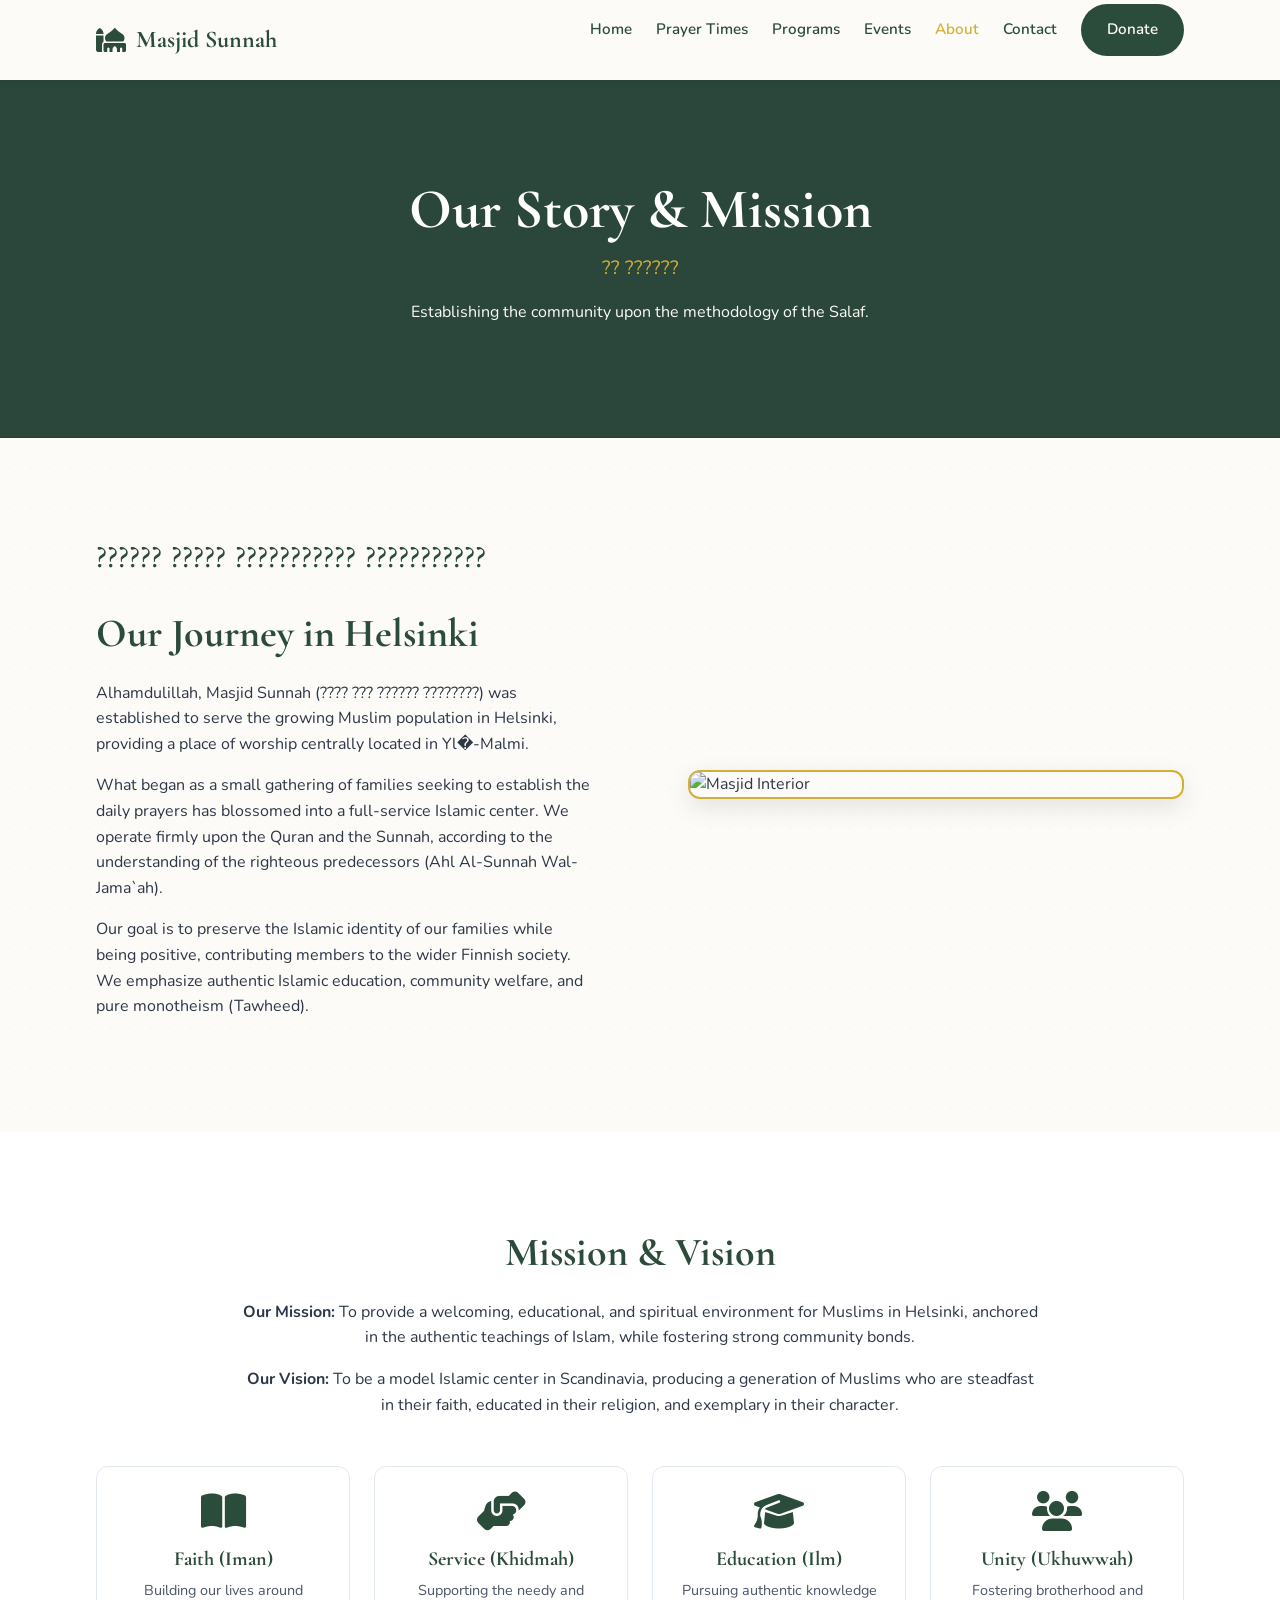
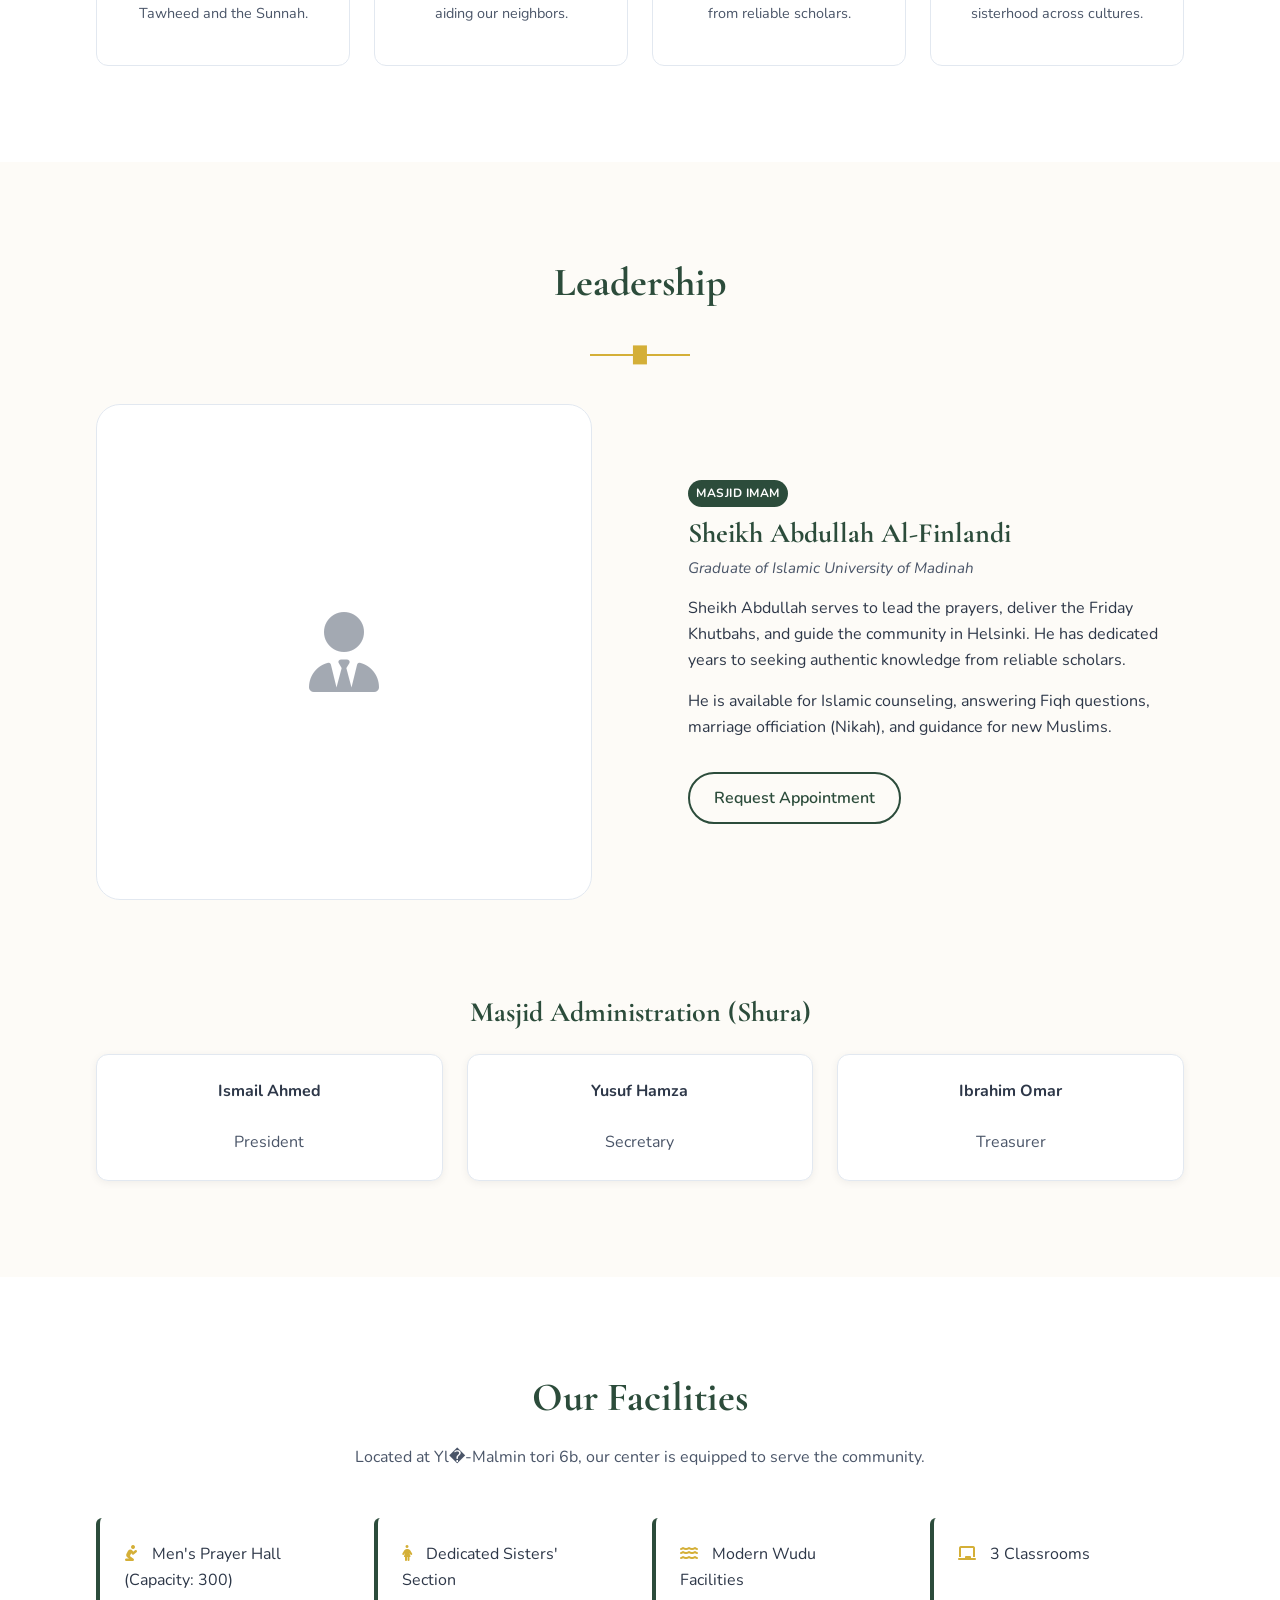
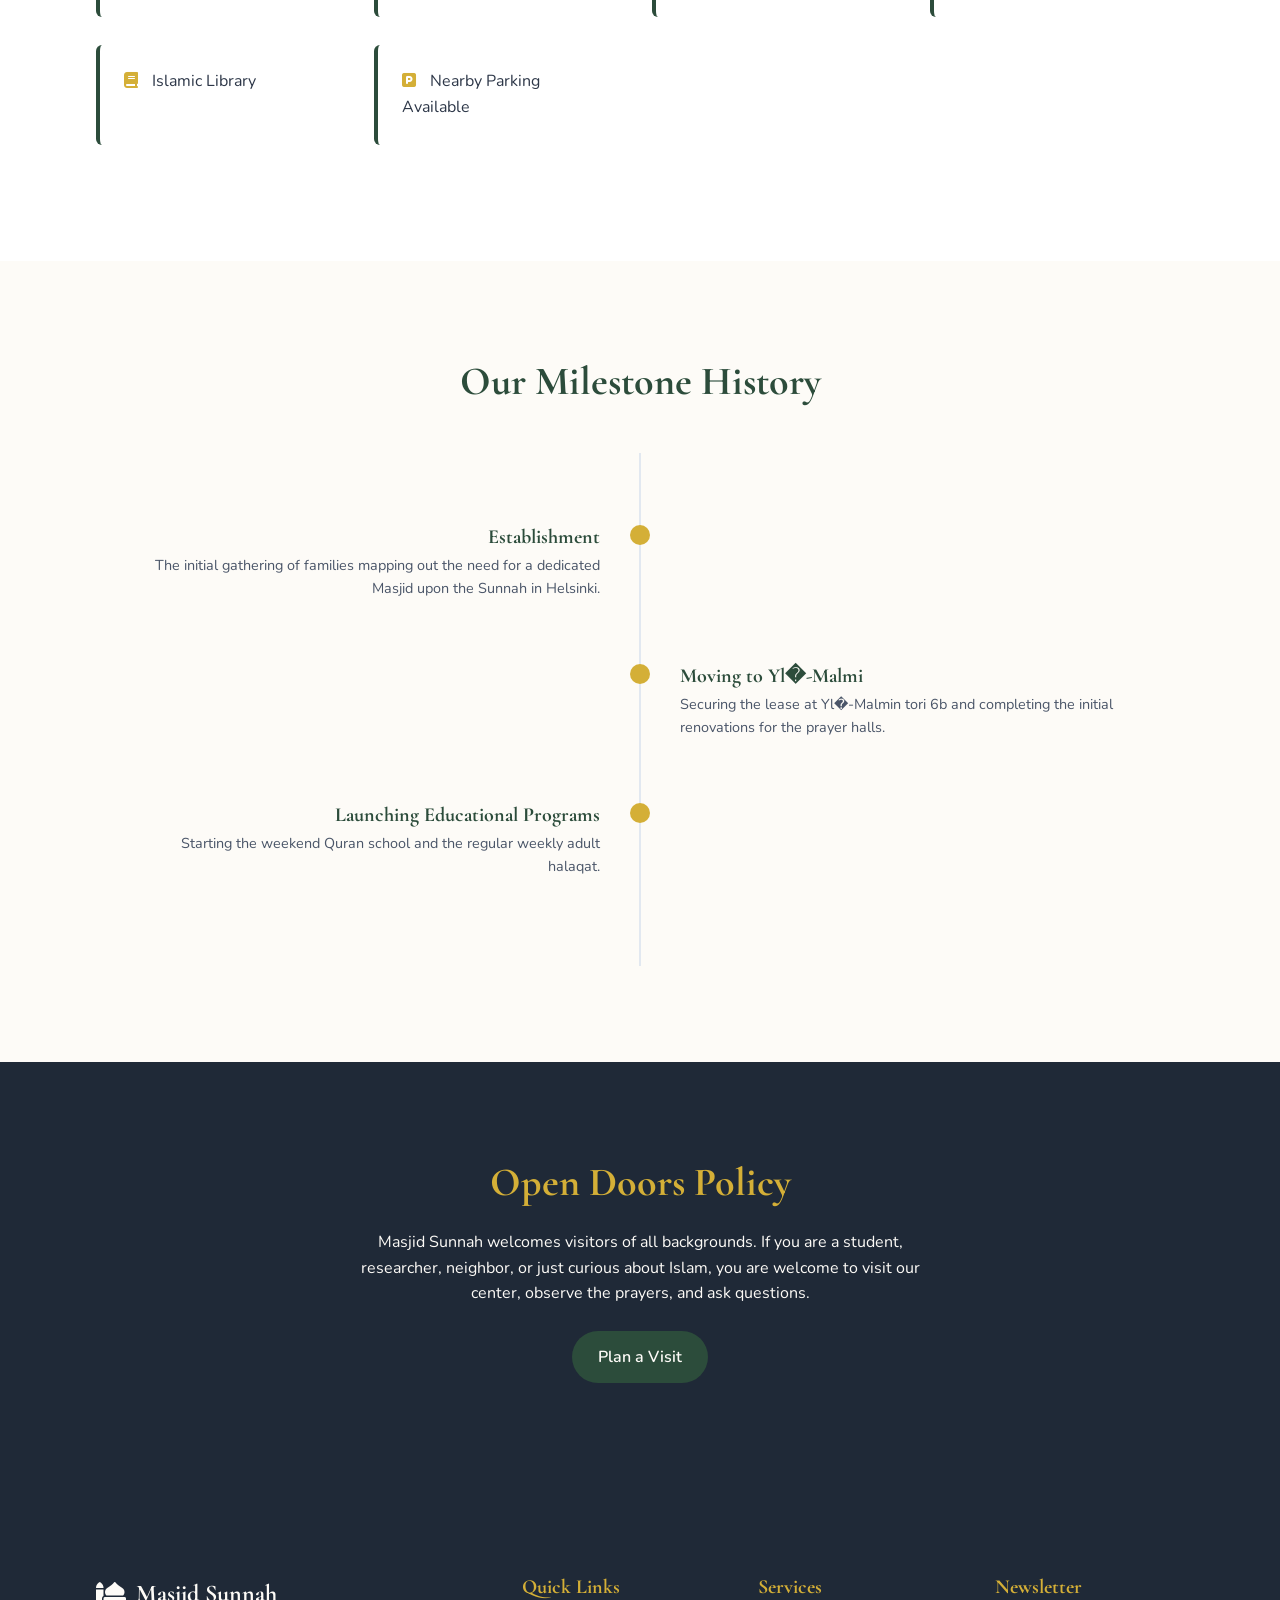
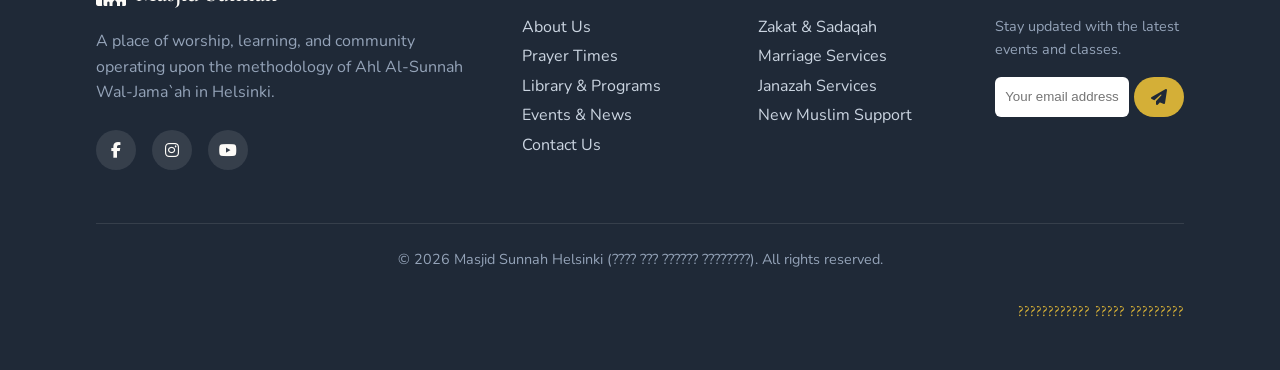
==== commit 65cd0e75: "Dashboard overhaul: dark mode, gallery mgmt, search/filter, activity feed, realtime sync on all page" ====
--- a/about.html
+++ b/about.html
@@ -1,4 +1,4 @@
-﻿<!DOCTYPE html>
+<!DOCTYPE html>
 <html lang="en">
 
 <head>
@@ -8,7 +8,7 @@
     <meta name="description"
         content="Learn about the history, mission, leadership, and facilities of Masjid Sunnah Helsinki. Serving the community since 1997.">
     <link rel="icon"
-        href="data:image/svg+xml,<svg xmlns=%22http://www.w3.org/2000/svg%22 viewBox=%220 0 100 100%22><text y=%22.9em%22 font-size=%2290%22>🕌</text></svg>">
+        href="data:image/svg+xml,<svg xmlns=%22http://www.w3.org/2000/svg%22 viewBox=%220 0 100 100%22><text y=%22.9em%22 font-size=%2290%22>??</text></svg>">
 
     <!-- Open Graph / SEO -->
     <meta property="og:title" content="About Us | Masjid Sunnah Helsinki">
@@ -188,7 +188,7 @@
             style="background-image: linear-gradient(var(--color-overlay), var(--color-overlay)), url('https://images.unsplash.com/photo-1542816417-0983c9c9ad53?w=1200&auto=format&q=80'); background-size: cover; background-position: center; padding: var(--space-xl) 0;">
             <div class="container fade-in">
                 <h1 style="color: white; margin-bottom: 0;">Our Story & Mission</h1>
-                <p style="color: var(--color-secondary); font-size: 1.2rem; margin-top: 10px;">عن المسجد</p>
+                <p style="color: var(--color-secondary); font-size: 1.2rem; margin-top: 10px;">?? ??????</p>
                 <p>Establishing the community upon the methodology of the Salaf.</p>
             </div>
         </section>
@@ -197,10 +197,10 @@
         <section class="section islamic-pattern-bg">
             <div class="container grid grid-2" style="align-items: center; gap: var(--space-xl);">
                 <div data-aos="fade-right">
-                    <div class="bismillah" style="text-align: left;">بِسْمِ اللهِ الرَّحْمٰنِ الرَّحِيْمِ</div>
+                    <div class="bismillah" style="text-align: left;">?????? ????? ??????????? ???????????</div>
                     <h2 style="margin-bottom: var(--space-md);">Our Journey in Helsinki</h2>
-                    <p>Alhamdulillah, Masjid Sunnah (مسجد أهل السنّة والجماعة) was established to serve the growing
-                        Muslim population in Helsinki, providing a place of worship centrally located in Ylä-Malmi.</p>
+                    <p>Alhamdulillah, Masjid Sunnah (???? ??? ?????? ????????) was established to serve the growing
+                        Muslim population in Helsinki, providing a place of worship centrally located in Yl�-Malmi.</p>
                     <p>What began as a small gathering of families seeking to establish the daily prayers has blossomed
                         into a full-service Islamic center. We operate firmly upon the Quran and the Sunnah, according
                         to the understanding of the righteous predecessors (Ahl Al-Sunnah Wal-Jama`ah).</p>
@@ -313,7 +313,7 @@
             <div class="container" data-aos="fade-up">
                 <div class="text-center" style="margin-bottom: var(--space-lg);">
                     <h2>Our Facilities</h2>
-                    <p class="text-muted">Located at Ylä-Malmin tori 6b, our center is equipped to serve the community.
+                    <p class="text-muted">Located at Yl�-Malmin tori 6b, our center is equipped to serve the community.
                     </p>
                 </div>
                 <ul class="facilities-list">
@@ -348,8 +348,8 @@
                 </div>
                 <div class="timeline-item">
                     <div class="timeline-dot"></div>
-                    <h4 style="color: var(--color-primary); margin-bottom: 5px;">Moving to Ylä-Malmi</h4>
-                    <p class="text-muted" style="font-size: 0.9rem;">Securing the lease at Ylä-Malmin tori 6b and
+                    <h4 style="color: var(--color-primary); margin-bottom: 5px;">Moving to Yl�-Malmi</h4>
+                    <p class="text-muted" style="font-size: 0.9rem;">Securing the lease at Yl�-Malmin tori 6b and
                         completing the initial renovations for the prayer halls.</p>
                 </div>
                 <div class="timeline-item">
@@ -427,10 +427,10 @@
                 </div>
             </div>
             <div class="footer-bottom">
-                <p>&copy; 2026 Masjid Sunnah Helsinki (مسجد أهل السنّة والجماعة). All rights reserved.</p>
+                <p>&copy; 2026 Masjid Sunnah Helsinki (???? ??? ?????? ????????). All rights reserved.</p>
                 <p class="arabic-text" lang="ar" dir="rtl" style="font-size: 1rem; color: var(--color-secondary);">
-                    سُبْحَانَ اللهِ
-                    وَبِحَمْدِهِ</p>
+                    ????????? ?????
+                    ????????????</p>
             </div>
         </div>
     </footer>
@@ -441,7 +441,8 @@
     <script src="js/supabase-client.js"></script>
 
     <!-- Global Data Service -->
-    <script src="js/data-service.js"></script>
+    <script src="js/data-service.js?v=1005"></script>
+    <script src="js/realtime-service.js?v=1005"></script>
     <script src="https://unpkg.com/aos@2.3.1/dist/aos.js"></script>
     <script>AOS.init({ once: true, duration: 800 });</script>
 
@@ -455,4 +456,4 @@
     </button>
 </body>
 
-</html>+</html>
--- a/css/components.css
+++ b/css/components.css
@@ -666,4 +666,131 @@
 .goog-te-combo option {
     color: var(--color-text);
     background: var(--color-bg);
+}
+
+/* Premium Announcement Banner */
+.premium-announcement-banner {
+    display: flex;
+    align-items: center;
+    justify-content: center;
+    padding: 12px 24px;
+    text-align: center;
+    font-family: var(--font-main);
+    box-shadow: 0 4px 20px rgba(0, 0, 0, 0.2);
+    position: relative;
+    z-index: 998;
+    margin-top: var(--header-height, 80px);
+    backdrop-filter: blur(12px);
+    -webkit-backdrop-filter: blur(12px);
+    border-bottom: 1px solid rgba(255, 255, 255, 0.15);
+    animation: slideDownFade 0.6s cubic-bezier(0.16, 1, 0.3, 1) forwards;
+}
+
+.premium-announcement-banner.default-type {
+    background: linear-gradient(135deg, rgba(212, 175, 55, 0.95), rgba(192, 154, 48, 0.95)); /* Golden gradient */
+    color: var(--color-bg-dark);
+}
+
+.premium-announcement-banner.urgent-type {
+    background: linear-gradient(135deg, rgba(220, 38, 38, 0.95), rgba(185, 28, 28, 0.95)); /* Crimson gradient */
+    color: white;
+}
+
+.premium-announcement-banner.islamic-type {
+    background: linear-gradient(135deg, rgba(44, 76, 59, 0.95), rgba(26, 54, 40, 0.95)); /* Dark green gradient */
+    color: white;
+}
+
+.premium-announcement-content {
+    max-width: 1200px;
+    display: flex;
+    align-items: center;
+    gap: 16px;
+    flex-wrap: wrap;
+    justify-content: center;
+    flex: 1;
+}
+
+.premium-announcement-badge {
+    font-weight: 700;
+    background: rgba(255, 255, 255, 0.25);
+    padding: 6px 14px;
+    border-radius: 20px;
+    font-size: 0.85rem;
+    text-transform: uppercase;
+    letter-spacing: 1px;
+    box-shadow: 0 2px 4px rgba(0,0,0,0.1);
+    display: flex;
+    align-items: center;
+    gap: 8px;
+    border: 1px solid rgba(255, 255, 255, 0.3);
+}
+
+.default-type .premium-announcement-badge {
+    background: rgba(0, 0, 0, 0.1);
+    border-color: rgba(0, 0, 0, 0.15);
+}
+
+.premium-announcement-text {
+    font-size: 1.05rem;
+    line-height: 1.4;
+    text-shadow: 0 1px 2px rgba(0,0,0,0.1);
+}
+
+.default-type .premium-announcement-text {
+    text-shadow: none;
+}
+
+.premium-announcement-text strong {
+    font-weight: 700;
+    margin-right: 6px;
+    font-size: 1.1rem;
+}
+
+.premium-announcement-close {
+    position: absolute;
+    right: 20px;
+    background: rgba(255,255,255,0.1);
+    border: 1px solid rgba(255,255,255,0.2);
+    font-size: 1.4rem;
+    cursor: pointer;
+    color: inherit;
+    width: 36px;
+    height: 36px;
+    border-radius: 50%;
+    display: flex;
+    align-items: center;
+    justify-content: center;
+    transition: all 0.3s ease;
+    line-height: 0;
+}
+
+.default-type .premium-announcement-close {
+    background: rgba(0,0,0,0.05);
+    border-color: rgba(0,0,0,0.1);
+}
+
+.premium-announcement-close:hover {
+    background: rgba(255,255,255,0.25);
+    transform: scale(1.1);
+}
+
+.default-type .premium-announcement-close:hover {
+    background: rgba(0,0,0,0.15);
+}
+
+@media (max-width: 768px) {
+    .premium-announcement-banner {
+        padding: 10px 15px;
+        padding-right: 40px; /* Space for close button */
+    }
+    .premium-announcement-close {
+        right: 10px;
+        width: 30px;
+        height: 30px;
+        font-size: 1.2rem;
+    }
+    .premium-announcement-content {
+        gap: 8px;
+    }
 }
--- a/css/animations.css
+++ b/css/animations.css
@@ -104,4 +104,16 @@
         transition-duration: 0.01ms !important;
         scroll-behavior: auto !important;
     }
+}
+
+@keyframes slideDownFade {
+    0% {
+        opacity: 0;
+        transform: translateY(-20px);
+    }
+
+    100% {
+        opacity: 1;
+        transform: translateY(0);
+    }
 }
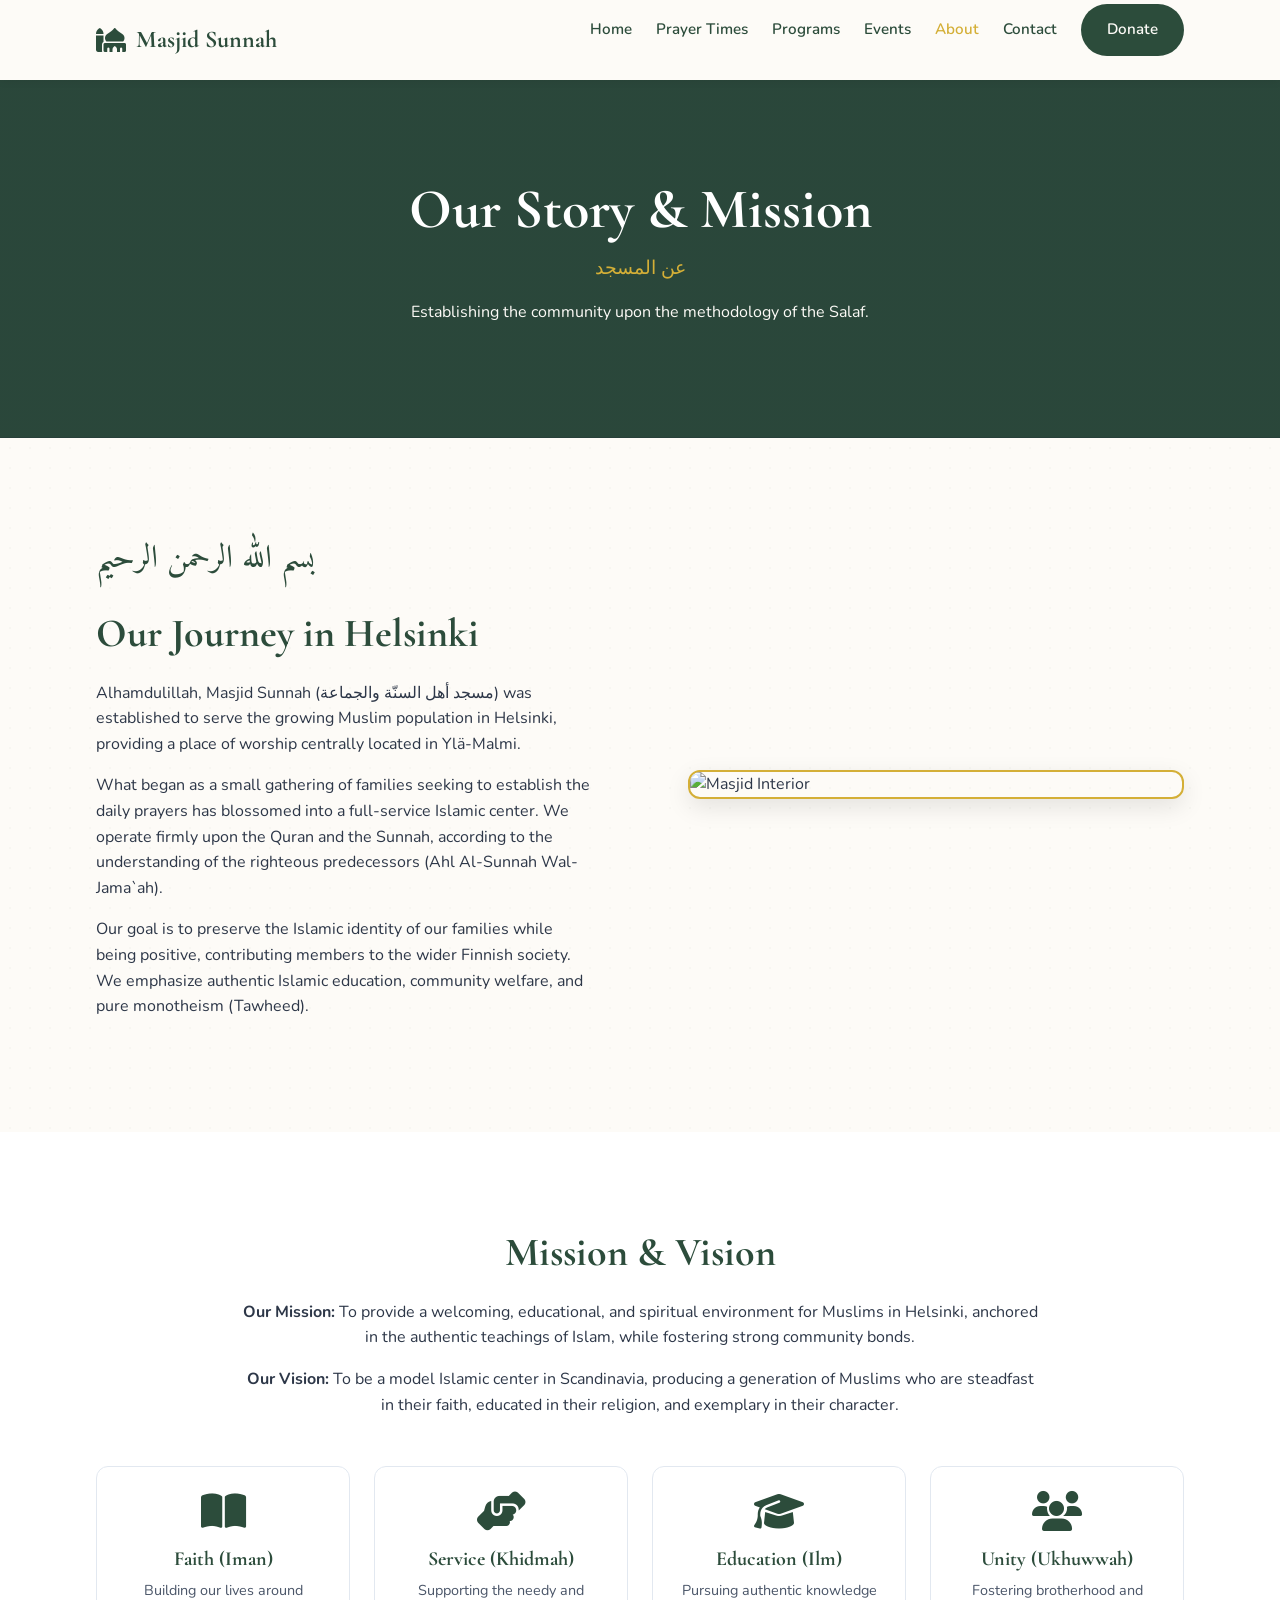
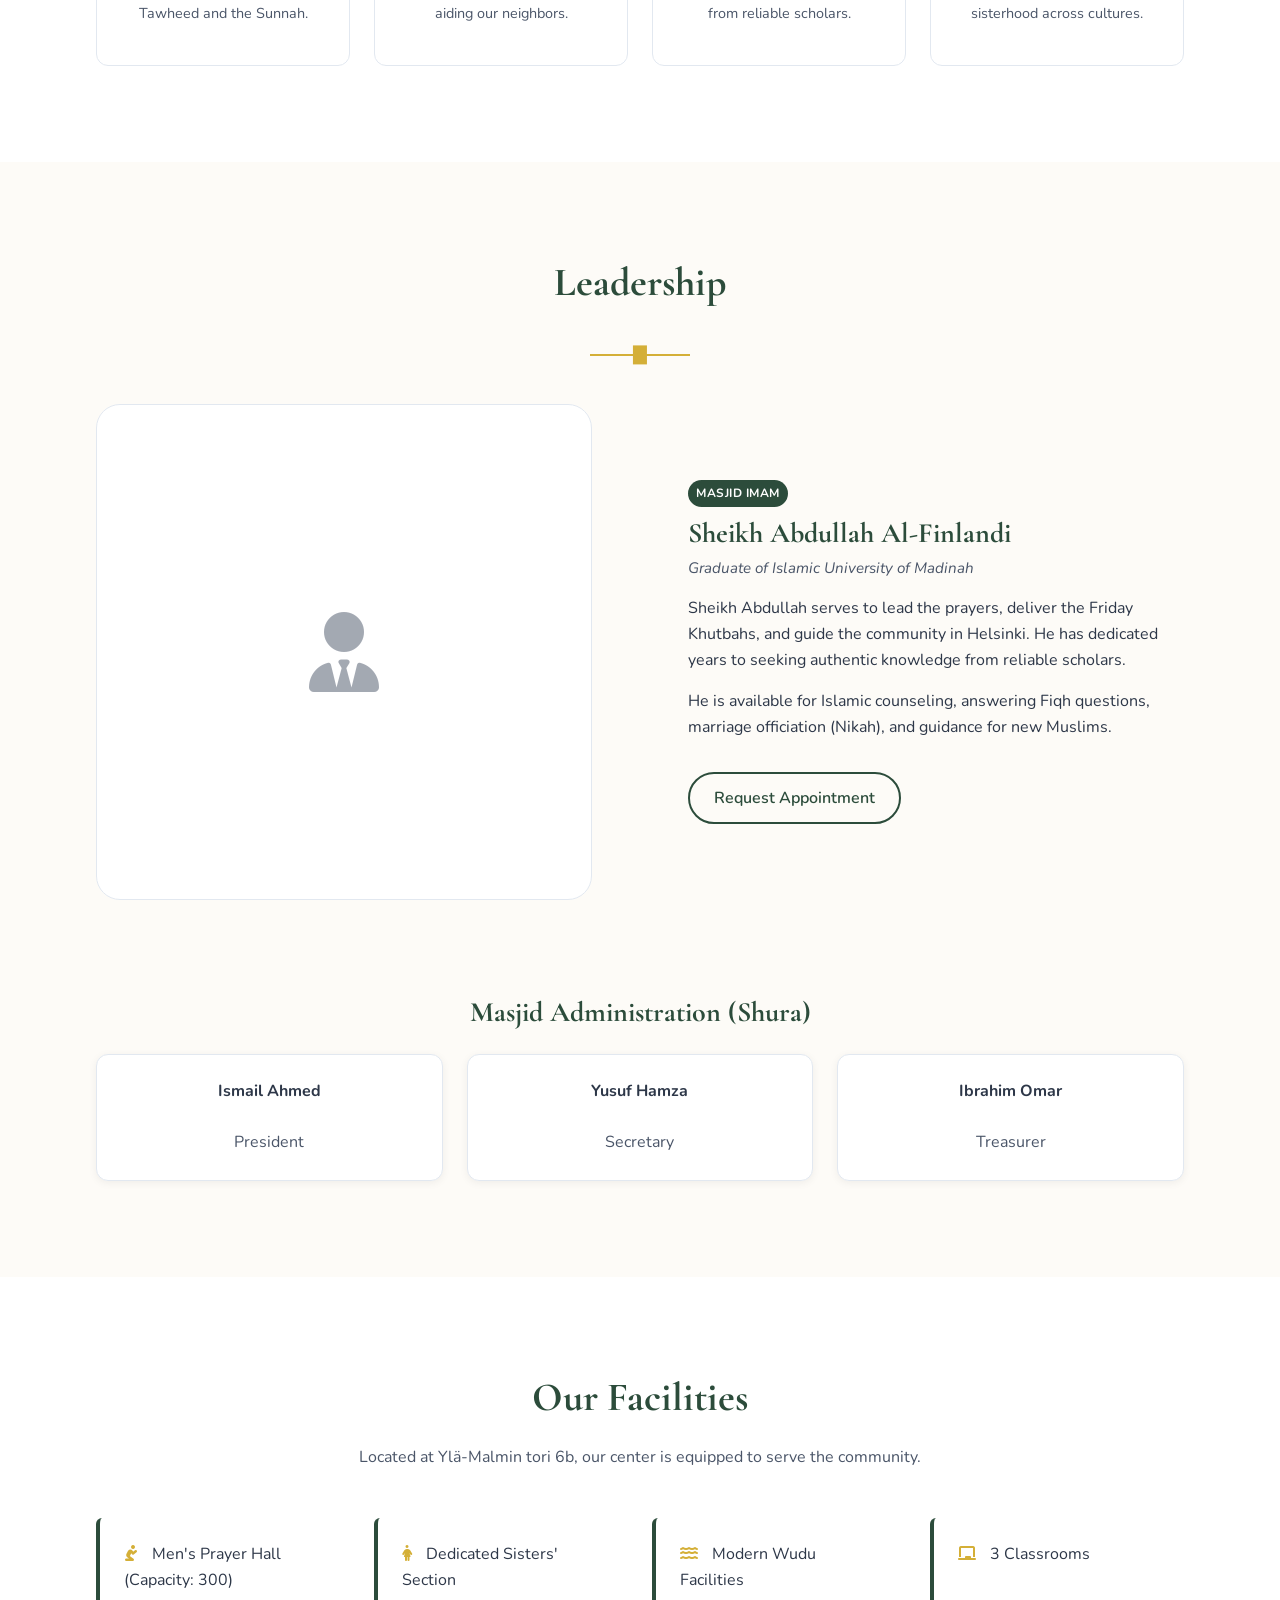
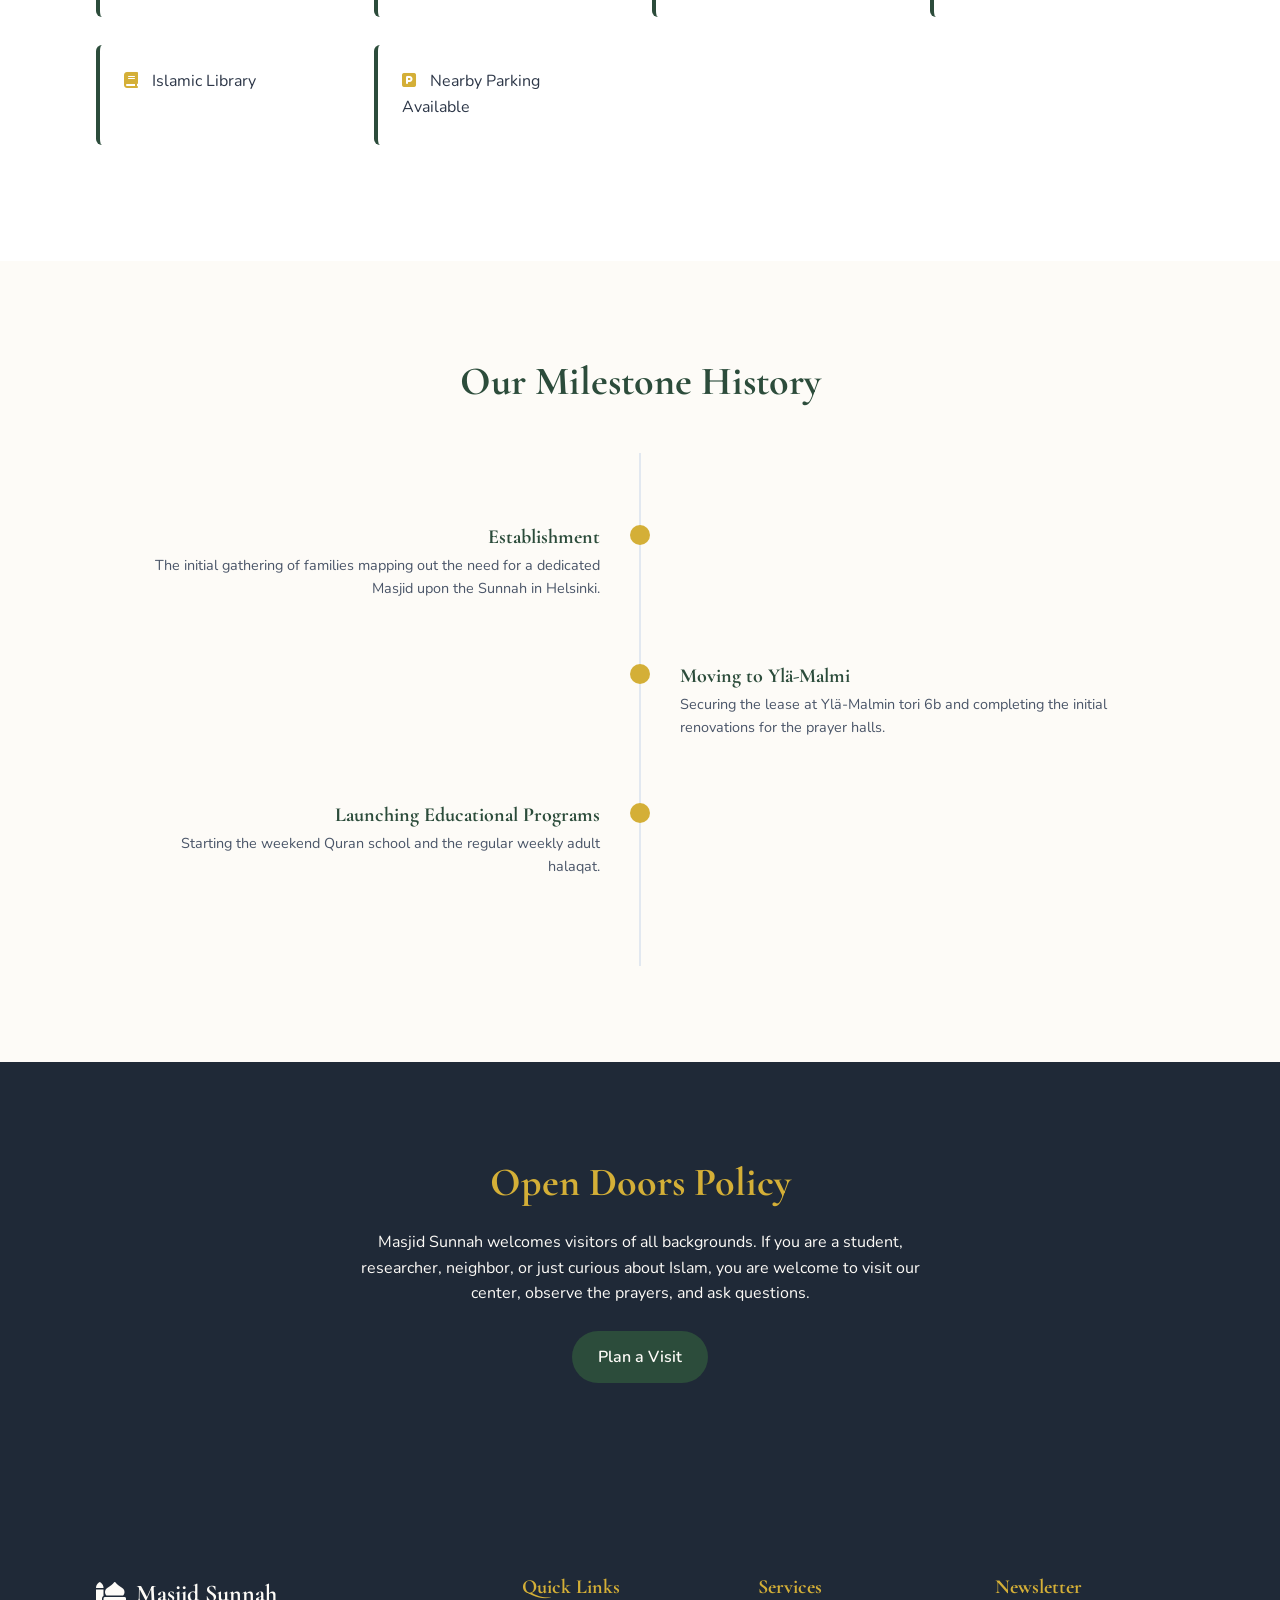
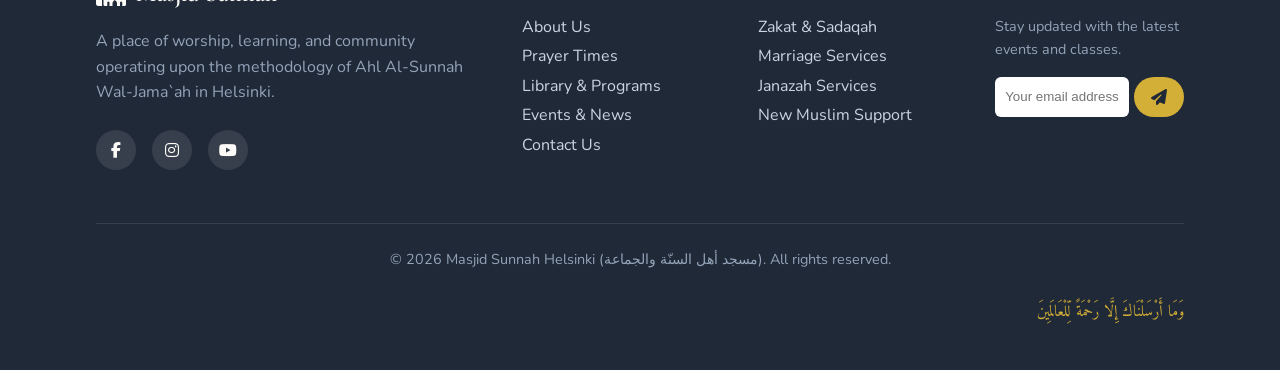
==== commit 54fdf37e: "Fix Arabic rendering issues across all HTML pages" ====
--- a/about.html
+++ b/about.html
@@ -188,7 +188,7 @@
             style="background-image: linear-gradient(var(--color-overlay), var(--color-overlay)), url('https://images.unsplash.com/photo-1542816417-0983c9c9ad53?w=1200&auto=format&q=80'); background-size: cover; background-position: center; padding: var(--space-xl) 0;">
             <div class="container fade-in">
                 <h1 style="color: white; margin-bottom: 0;">Our Story & Mission</h1>
-                <p style="color: var(--color-secondary); font-size: 1.2rem; margin-top: 10px;">?? ??????</p>
+                <p style="color: var(--color-secondary); font-size: 1.2rem; margin-top: 10px;">&#1593;&#1606; &#1575;&#1604;&#1605;&#1587;&#1580;&#1583;</p>
                 <p>Establishing the community upon the methodology of the Salaf.</p>
             </div>
         </section>
@@ -197,10 +197,10 @@
         <section class="section islamic-pattern-bg">
             <div class="container grid grid-2" style="align-items: center; gap: var(--space-xl);">
                 <div data-aos="fade-right">
-                    <div class="bismillah" style="text-align: left;">?????? ????? ??????????? ???????????</div>
+                    <div class="bismillah" style="text-align: left;">&#1576;&#1587;&#1605; &#1575;&#1604;&#1604;&#1607; &#1575;&#1604;&#1585;&#1581;&#1605;&#1606; &#1575;&#1604;&#1585;&#1581;&#1610;&#1605;</div>
                     <h2 style="margin-bottom: var(--space-md);">Our Journey in Helsinki</h2>
-                    <p>Alhamdulillah, Masjid Sunnah (???? ??? ?????? ????????) was established to serve the growing
-                        Muslim population in Helsinki, providing a place of worship centrally located in Yl�-Malmi.</p>
+                    <p>Alhamdulillah, Masjid Sunnah (&#1605;&#1587;&#1580;&#1583; &#1571;&#1607;&#1604; &#1575;&#1604;&#1587;&#1606;&#1617;&#1577; &#1608;&#1575;&#1604;&#1580;&#1605;&#1575;&#1593;&#1577;) was established to serve the growing
+                        Muslim population in Helsinki, providing a place of worship centrally located in Ylä-Malmi.</p>
                     <p>What began as a small gathering of families seeking to establish the daily prayers has blossomed
                         into a full-service Islamic center. We operate firmly upon the Quran and the Sunnah, according
                         to the understanding of the righteous predecessors (Ahl Al-Sunnah Wal-Jama`ah).</p>
@@ -313,7 +313,7 @@
             <div class="container" data-aos="fade-up">
                 <div class="text-center" style="margin-bottom: var(--space-lg);">
                     <h2>Our Facilities</h2>
-                    <p class="text-muted">Located at Yl�-Malmin tori 6b, our center is equipped to serve the community.
+                    <p class="text-muted">Located at Ylä-Malmin tori 6b, our center is equipped to serve the community.
                     </p>
                 </div>
                 <ul class="facilities-list">
@@ -348,8 +348,8 @@
                 </div>
                 <div class="timeline-item">
                     <div class="timeline-dot"></div>
-                    <h4 style="color: var(--color-primary); margin-bottom: 5px;">Moving to Yl�-Malmi</h4>
-                    <p class="text-muted" style="font-size: 0.9rem;">Securing the lease at Yl�-Malmin tori 6b and
+                    <h4 style="color: var(--color-primary); margin-bottom: 5px;">Moving to Ylä-Malmi</h4>
+                    <p class="text-muted" style="font-size: 0.9rem;">Securing the lease at Ylä-Malmin tori 6b and
                         completing the initial renovations for the prayer halls.</p>
                 </div>
                 <div class="timeline-item">
@@ -427,10 +427,9 @@
                 </div>
             </div>
             <div class="footer-bottom">
-                <p>&copy; 2026 Masjid Sunnah Helsinki (???? ??? ?????? ????????). All rights reserved.</p>
+                <p>&copy; 2026 Masjid Sunnah Helsinki (&#1605;&#1587;&#1580;&#1583; &#1571;&#1607;&#1604; &#1575;&#1604;&#1587;&#1606;&#1617;&#1577; &#1608;&#1575;&#1604;&#1580;&#1605;&#1575;&#1593;&#1577;). All rights reserved.</p>
                 <p class="arabic-text" lang="ar" dir="rtl" style="font-size: 1rem; color: var(--color-secondary);">
-                    ????????? ?????
-                    ????????????</p>
+                    &#1608;&#1614;&#1605;&#1614;&#1575; &#1571;&#1614;&#1585;&#1618;&#1587;&#1614;&#1604;&#1618;&#1606;&#1614;&#1575;&#1603;&#1614; &#1573;&#1616;&#1604;&#1617;&#1614;&#1575; &#1585;&#1614;&#1581;&#1618;&#1605;&#1614;&#1577;&#1611; &#1604;&#1617;&#1616;&#1604;&#1618;&#1593;&#1614;&#1575;&#1604;&#1614;&#1605;&#1616;&#1610;&#1606;&#1614;</p>
             </div>
         </div>
     </footer>
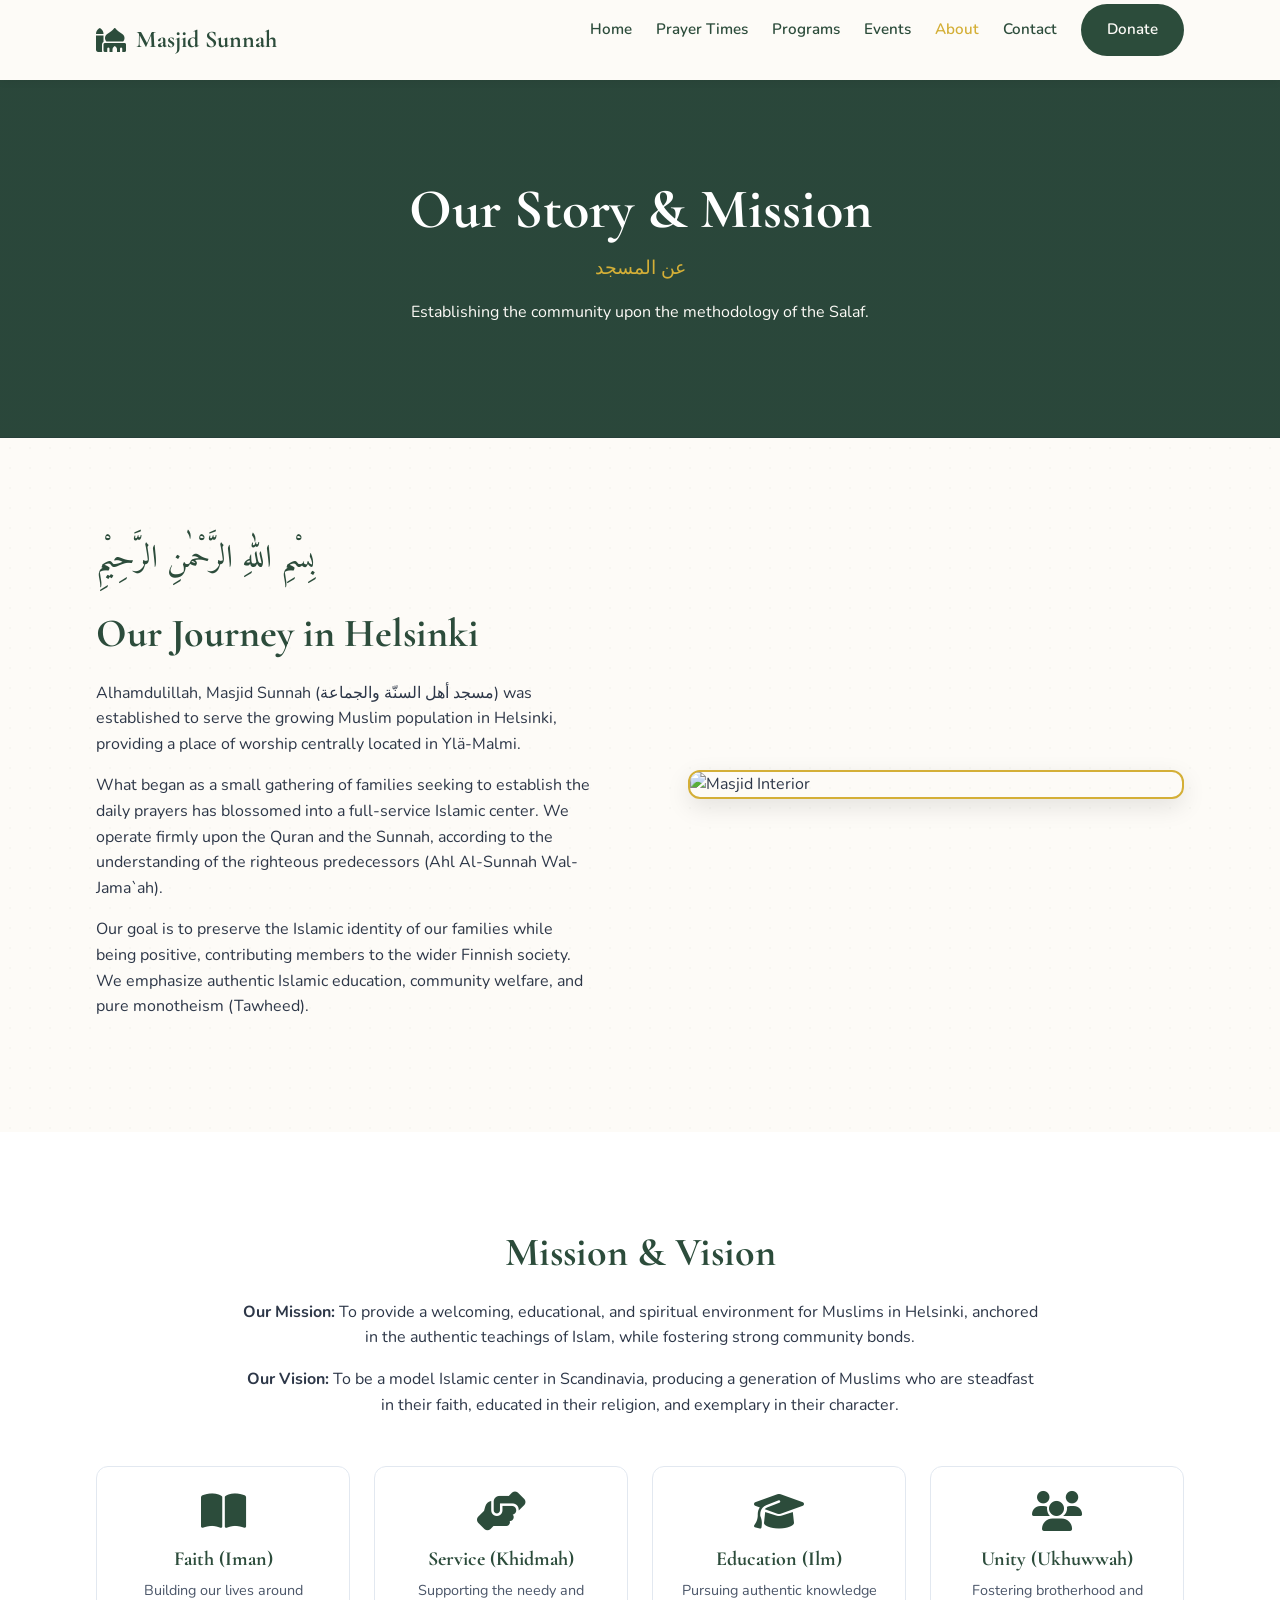
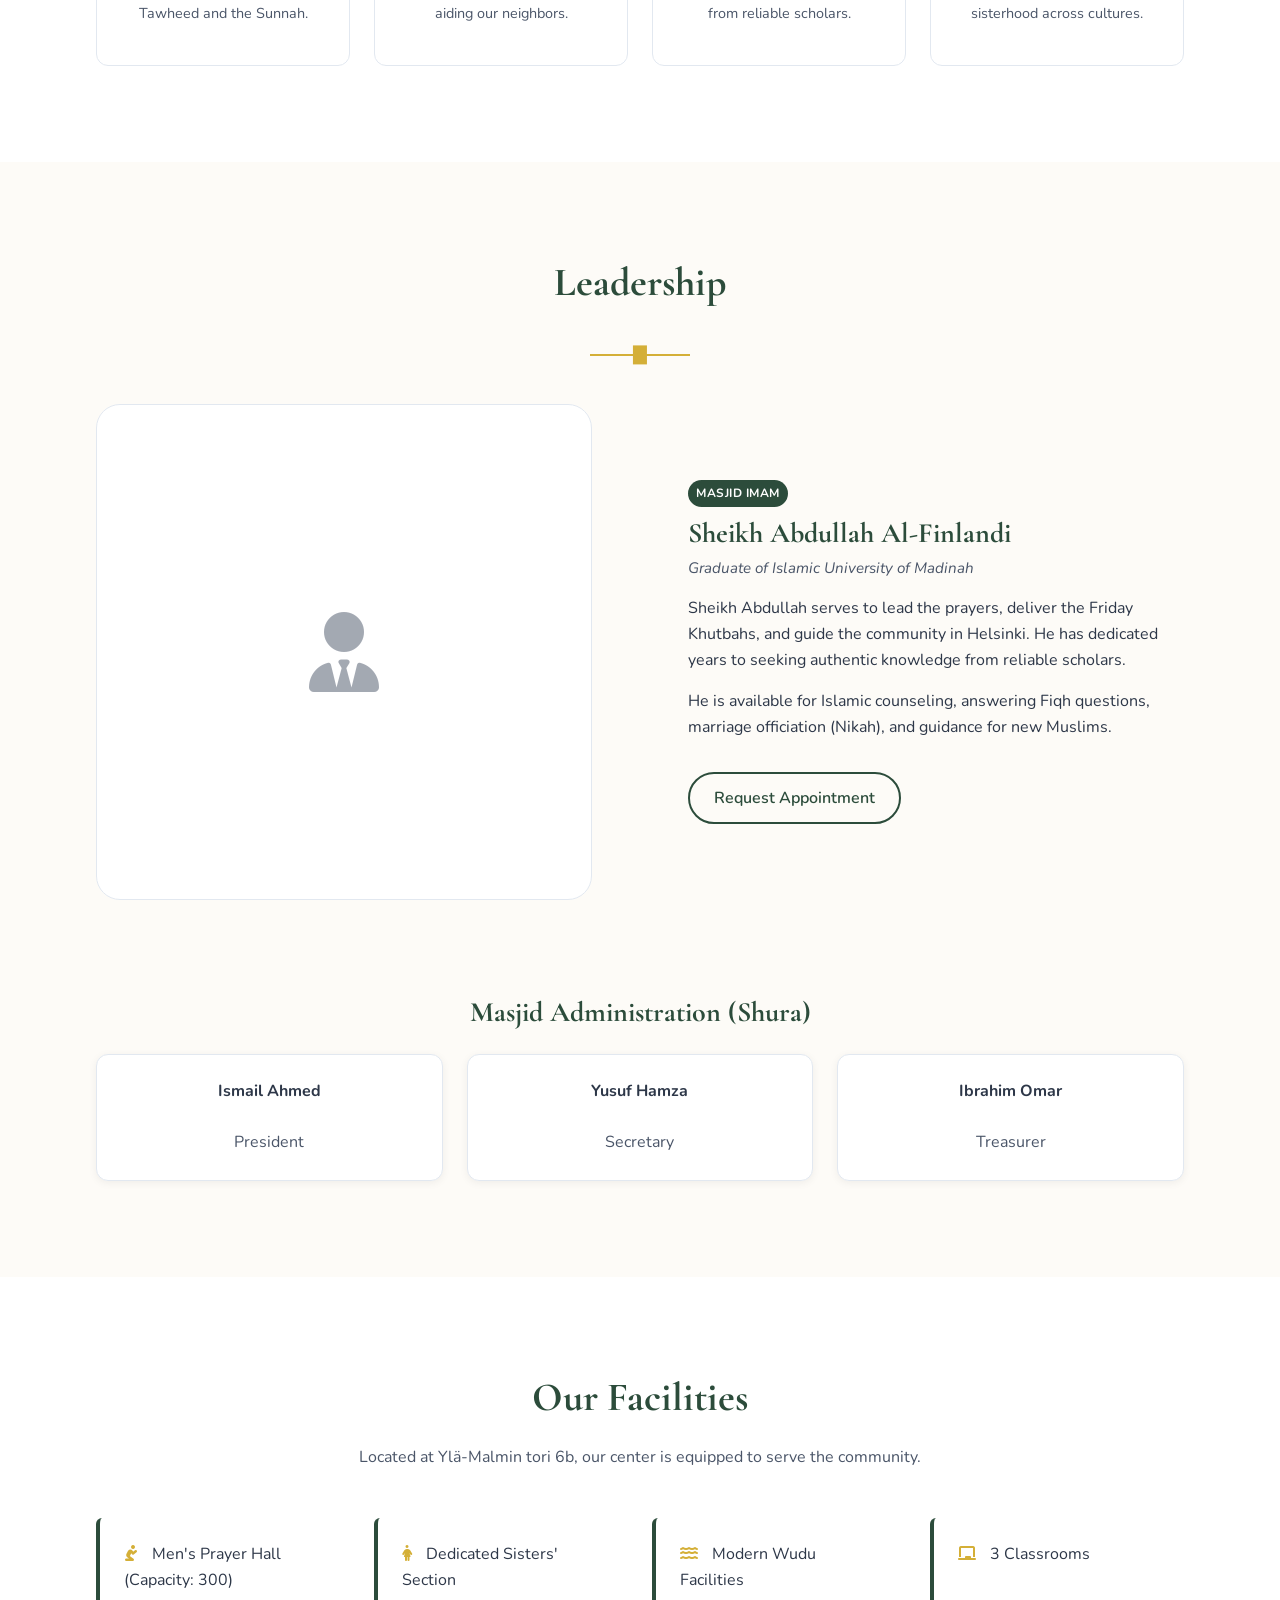
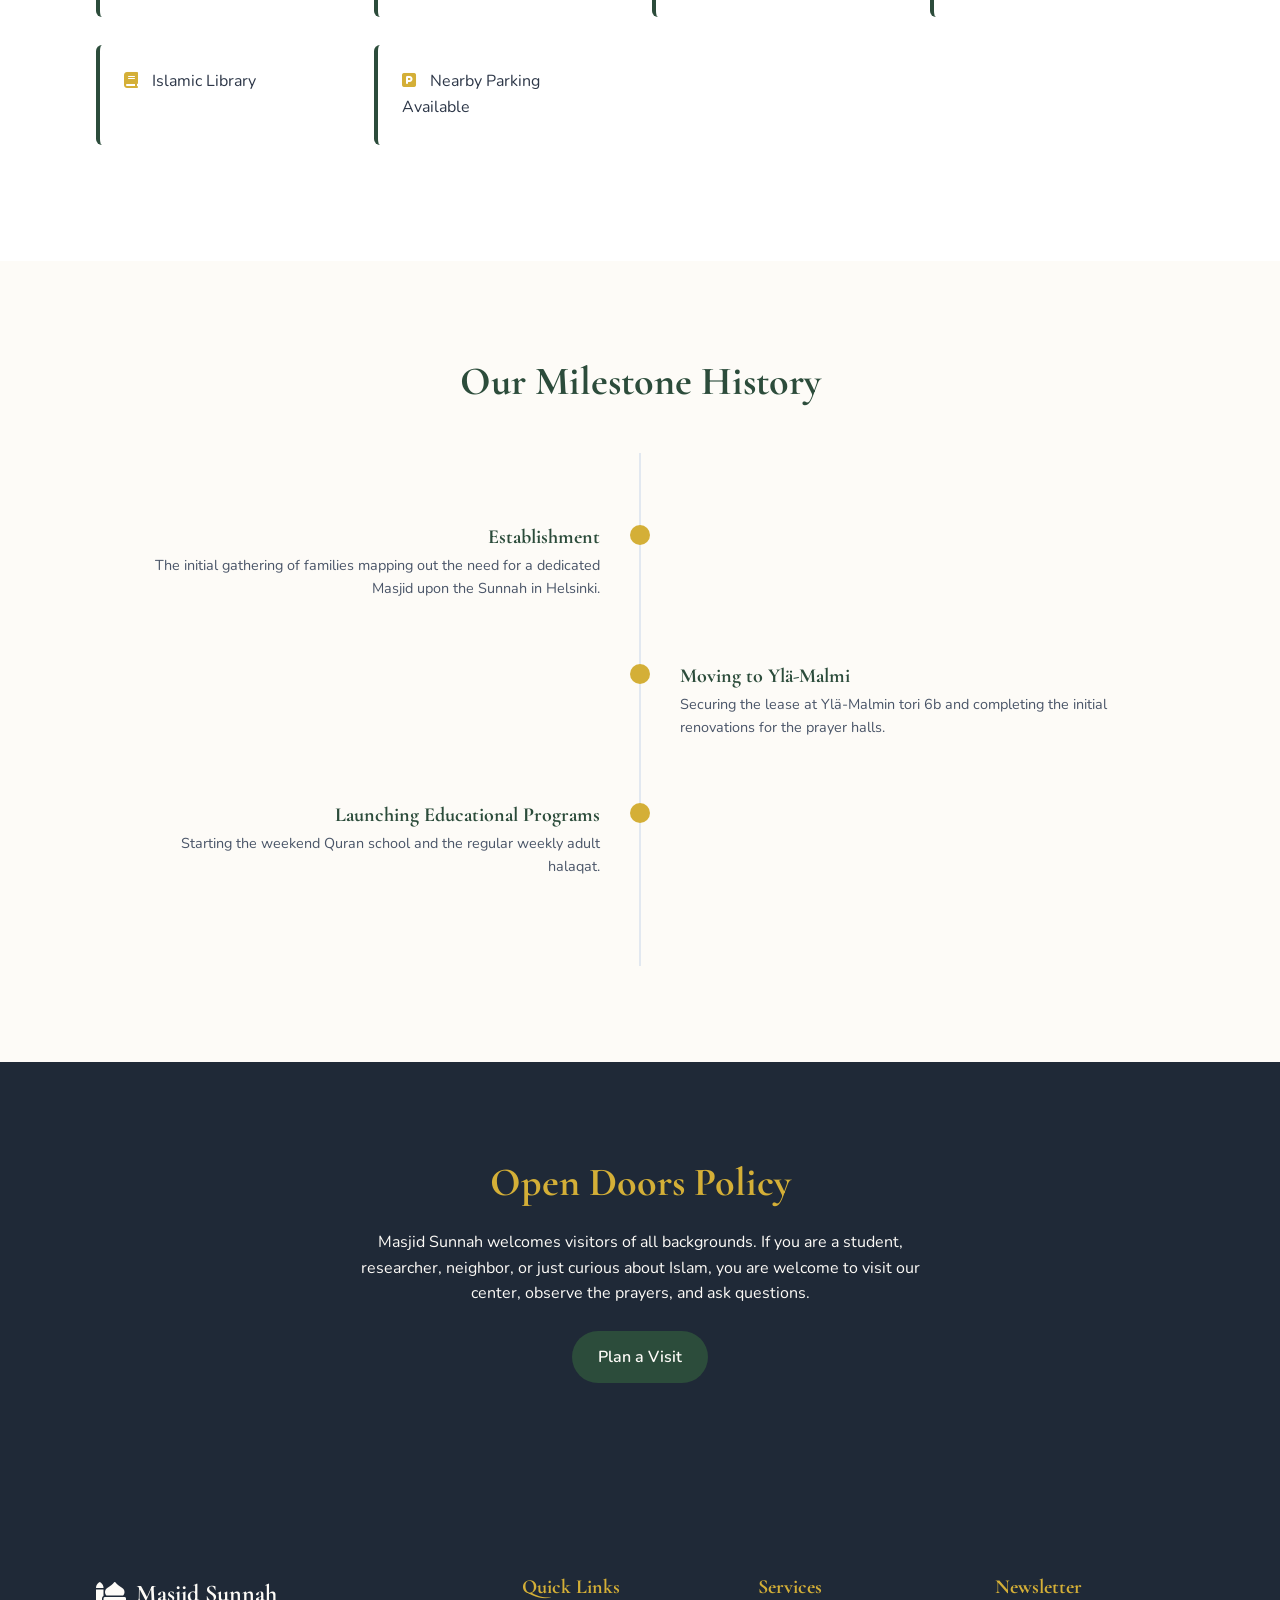
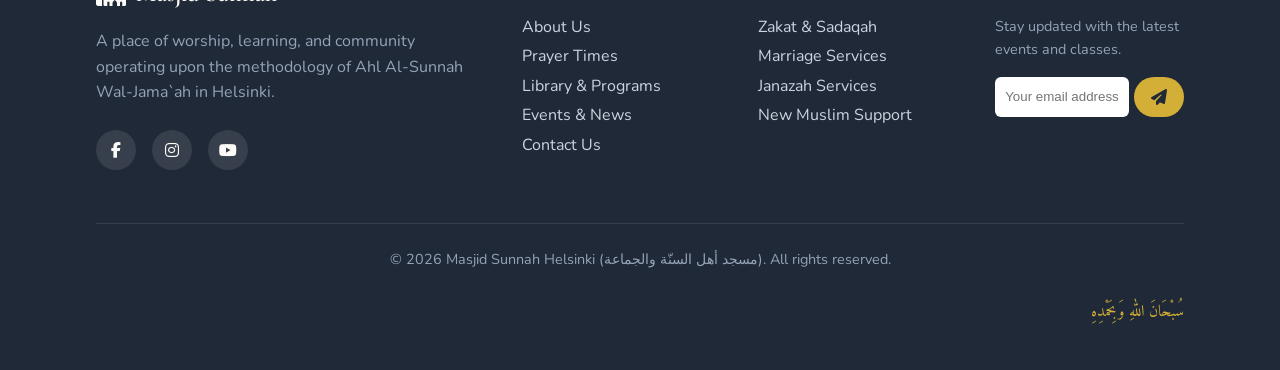
==== commit b3671b9c: "Restore all public HTML files to original design and Arabic text, keeping only realtime sync additio" ====
--- a/about.html
+++ b/about.html
@@ -1,4 +1,4 @@
-<!DOCTYPE html>
+﻿<!DOCTYPE html>
 <html lang="en">
 
 <head>
@@ -8,7 +8,7 @@
     <meta name="description"
         content="Learn about the history, mission, leadership, and facilities of Masjid Sunnah Helsinki. Serving the community since 1997.">
     <link rel="icon"
-        href="data:image/svg+xml,<svg xmlns=%22http://www.w3.org/2000/svg%22 viewBox=%220 0 100 100%22><text y=%22.9em%22 font-size=%2290%22>??</text></svg>">
+        href="data:image/svg+xml,<svg xmlns=%22http://www.w3.org/2000/svg%22 viewBox=%220 0 100 100%22><text y=%22.9em%22 font-size=%2290%22>🕌</text></svg>">
 
     <!-- Open Graph / SEO -->
     <meta property="og:title" content="About Us | Masjid Sunnah Helsinki">
@@ -188,7 +188,7 @@
             style="background-image: linear-gradient(var(--color-overlay), var(--color-overlay)), url('https://images.unsplash.com/photo-1542816417-0983c9c9ad53?w=1200&auto=format&q=80'); background-size: cover; background-position: center; padding: var(--space-xl) 0;">
             <div class="container fade-in">
                 <h1 style="color: white; margin-bottom: 0;">Our Story & Mission</h1>
-                <p style="color: var(--color-secondary); font-size: 1.2rem; margin-top: 10px;">&#1593;&#1606; &#1575;&#1604;&#1605;&#1587;&#1580;&#1583;</p>
+                <p style="color: var(--color-secondary); font-size: 1.2rem; margin-top: 10px;">عن المسجد</p>
                 <p>Establishing the community upon the methodology of the Salaf.</p>
             </div>
         </section>
@@ -197,9 +197,9 @@
         <section class="section islamic-pattern-bg">
             <div class="container grid grid-2" style="align-items: center; gap: var(--space-xl);">
                 <div data-aos="fade-right">
-                    <div class="bismillah" style="text-align: left;">&#1576;&#1587;&#1605; &#1575;&#1604;&#1604;&#1607; &#1575;&#1604;&#1585;&#1581;&#1605;&#1606; &#1575;&#1604;&#1585;&#1581;&#1610;&#1605;</div>
+                    <div class="bismillah" style="text-align: left;">بِسْمِ اللهِ الرَّحْمٰنِ الرَّحِيْمِ</div>
                     <h2 style="margin-bottom: var(--space-md);">Our Journey in Helsinki</h2>
-                    <p>Alhamdulillah, Masjid Sunnah (&#1605;&#1587;&#1580;&#1583; &#1571;&#1607;&#1604; &#1575;&#1604;&#1587;&#1606;&#1617;&#1577; &#1608;&#1575;&#1604;&#1580;&#1605;&#1575;&#1593;&#1577;) was established to serve the growing
+                    <p>Alhamdulillah, Masjid Sunnah (مسجد أهل السنّة والجماعة) was established to serve the growing
                         Muslim population in Helsinki, providing a place of worship centrally located in Ylä-Malmi.</p>
                     <p>What began as a small gathering of families seeking to establish the daily prayers has blossomed
                         into a full-service Islamic center. We operate firmly upon the Quran and the Sunnah, according
@@ -427,9 +427,10 @@
                 </div>
             </div>
             <div class="footer-bottom">
-                <p>&copy; 2026 Masjid Sunnah Helsinki (&#1605;&#1587;&#1580;&#1583; &#1571;&#1607;&#1604; &#1575;&#1604;&#1587;&#1606;&#1617;&#1577; &#1608;&#1575;&#1604;&#1580;&#1605;&#1575;&#1593;&#1577;). All rights reserved.</p>
+                <p>&copy; 2026 Masjid Sunnah Helsinki (مسجد أهل السنّة والجماعة). All rights reserved.</p>
                 <p class="arabic-text" lang="ar" dir="rtl" style="font-size: 1rem; color: var(--color-secondary);">
-                    &#1608;&#1614;&#1605;&#1614;&#1575; &#1571;&#1614;&#1585;&#1618;&#1587;&#1614;&#1604;&#1618;&#1606;&#1614;&#1575;&#1603;&#1614; &#1573;&#1616;&#1604;&#1617;&#1614;&#1575; &#1585;&#1614;&#1581;&#1618;&#1605;&#1614;&#1577;&#1611; &#1604;&#1617;&#1616;&#1604;&#1618;&#1593;&#1614;&#1575;&#1604;&#1614;&#1605;&#1616;&#1610;&#1606;&#1614;</p>
+                    سُبْحَانَ اللهِ
+                    وَبِحَمْدِهِ</p>
             </div>
         </div>
     </footer>
@@ -440,8 +441,8 @@
     <script src="js/supabase-client.js"></script>
 
     <!-- Global Data Service -->
-    <script src="js/data-service.js?v=1005"></script>
-    <script src="js/realtime-service.js?v=1005"></script>
+    <script src="js/data-service.js?v=1000"></script>
+    <script src="js/realtime-service.js?v=1000"></script>
     <script src="https://unpkg.com/aos@2.3.1/dist/aos.js"></script>
     <script>AOS.init({ once: true, duration: 800 });</script>
 
@@ -455,4 +456,4 @@
     </button>
 </body>
 
-</html>
+</html>
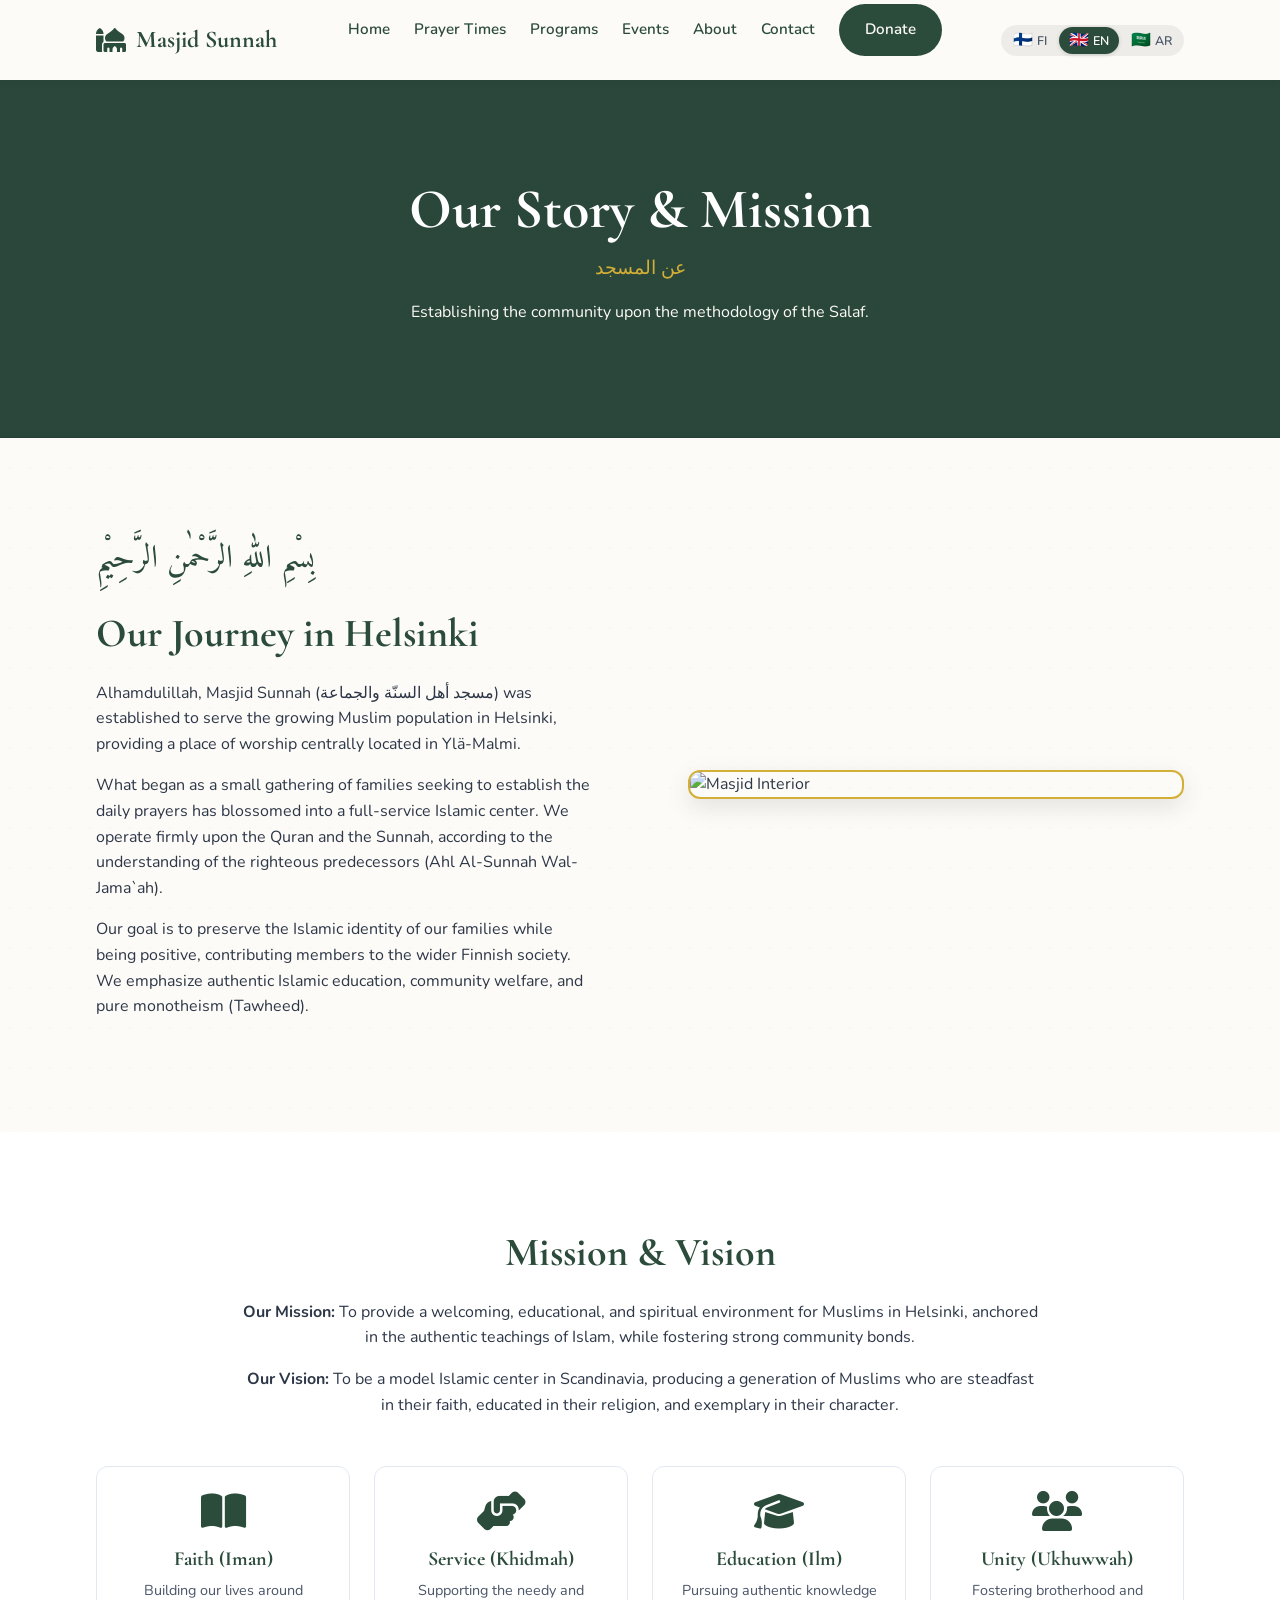
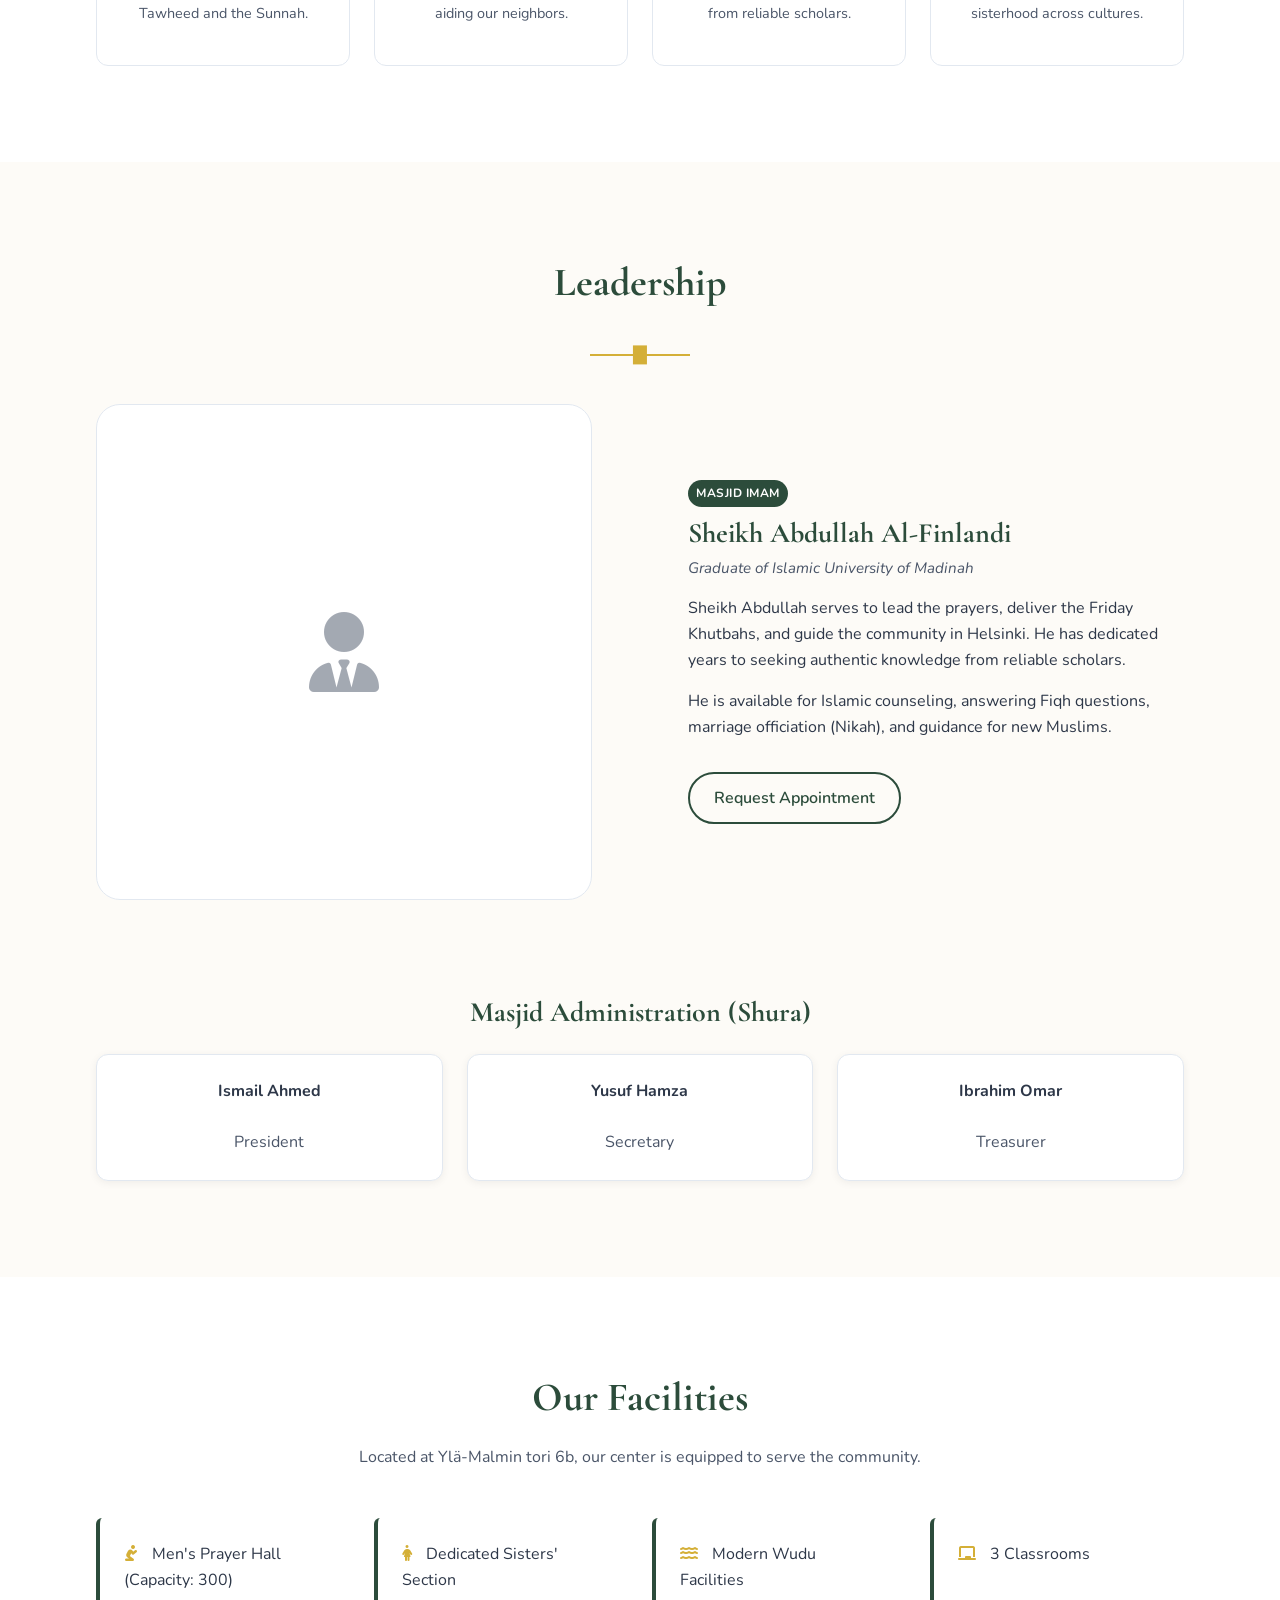
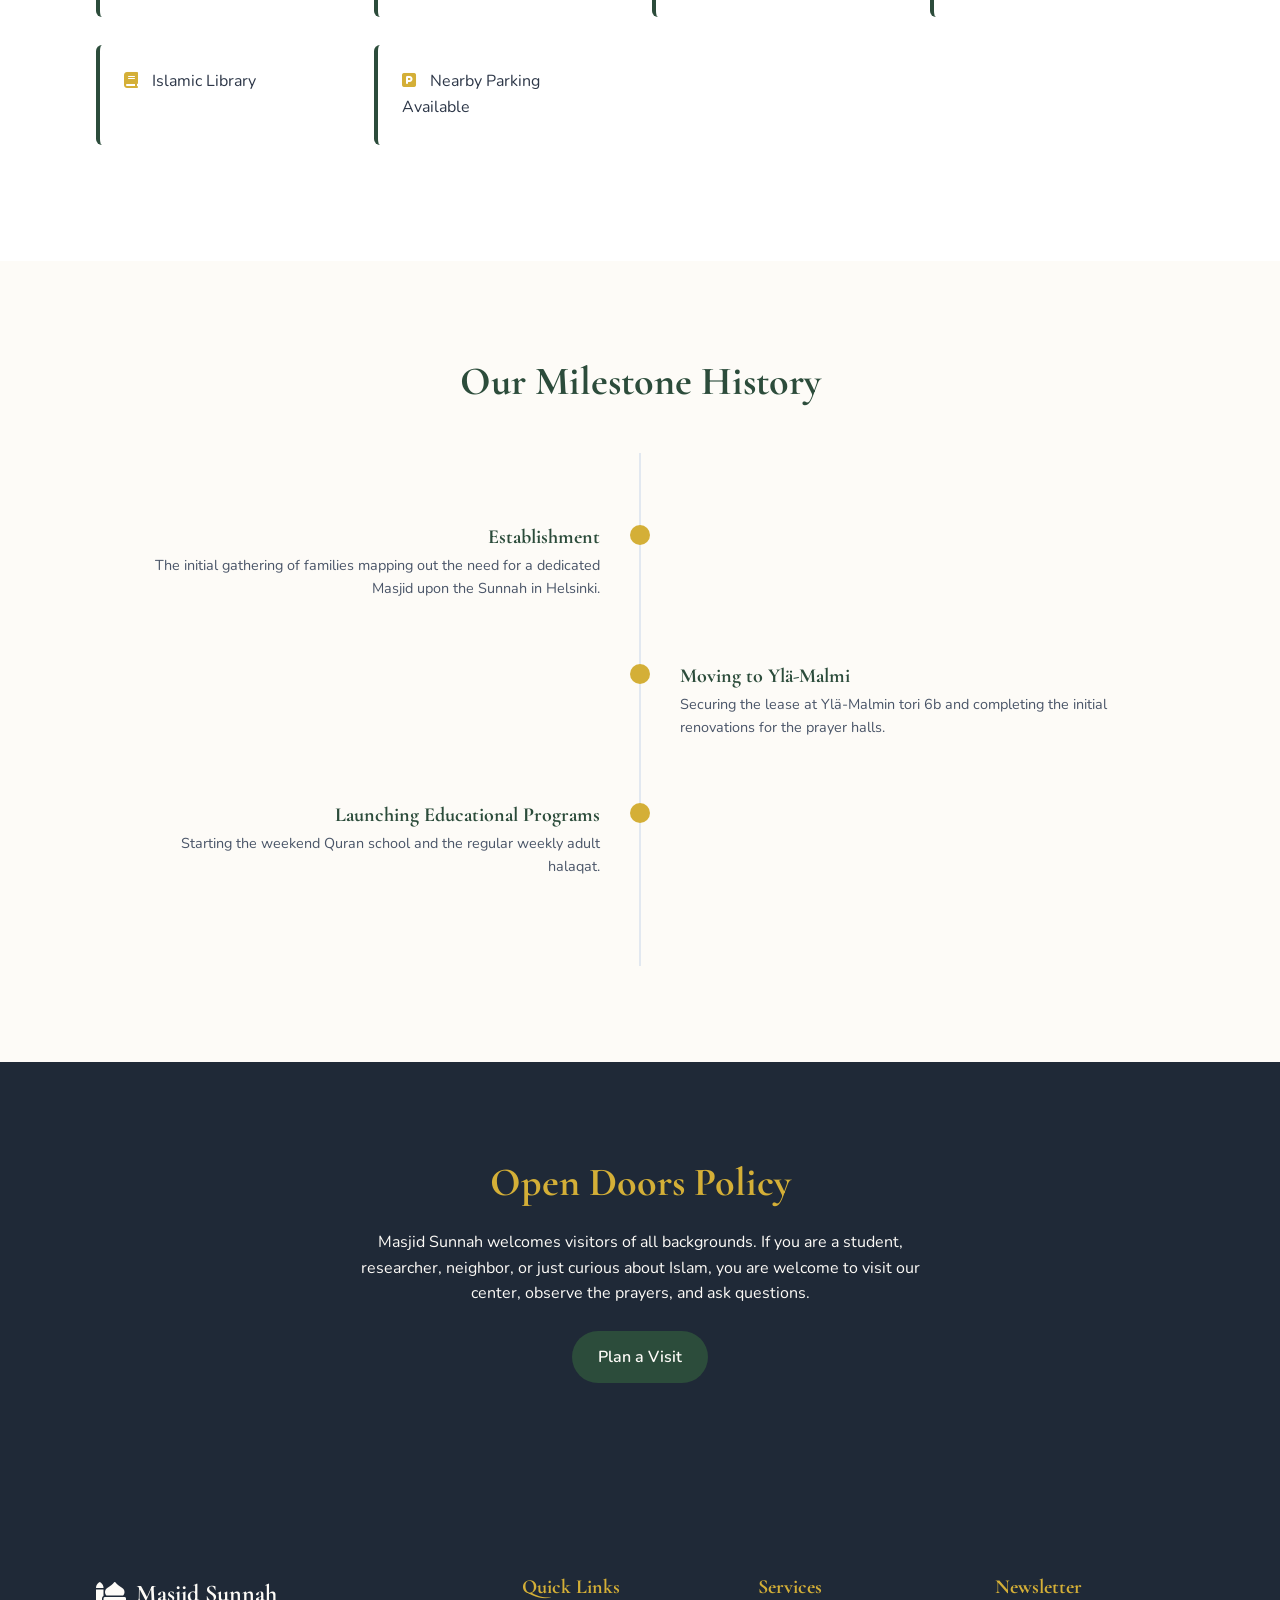
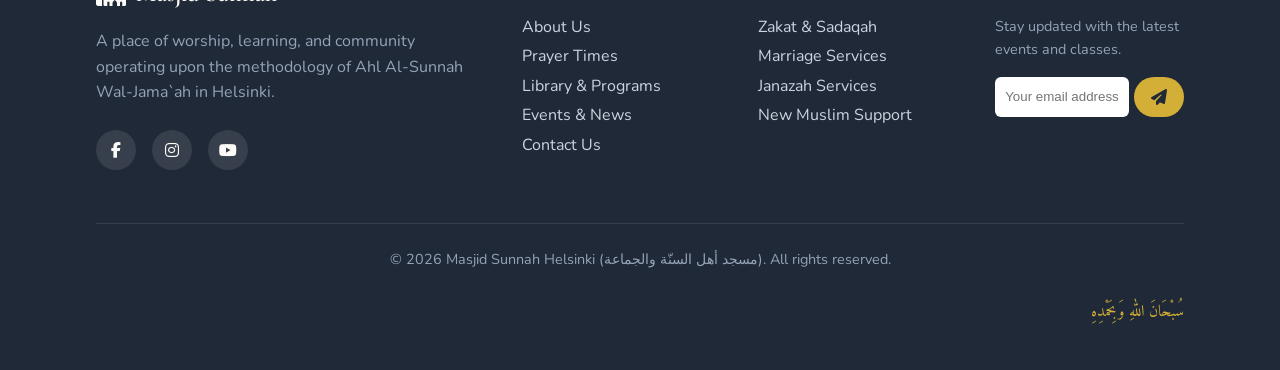
==== commit 6cdd0856: "Add i18n to all pages: nav, footer, hero sections, script includes" ====
--- a/about.html
+++ b/about.html
@@ -1,4 +1,4 @@
-﻿<!DOCTYPE html>
+<!DOCTYPE html>
 <html lang="en">
 
 <head>
@@ -155,13 +155,13 @@
                 </a>
             </div>
             <ul class="nav-links">
-                <li><a href="index.html">Home</a></li>
-                <li><a href="prayer-times.html">Prayer Times</a></li>
-                <li><a href="programs.html">Programs</a></li>
-                <li><a href="events.html">Events</a></li>
-                <li><a href="about.html" style="color: var(--color-secondary);">About</a></li>
-                <li><a href="contact.html">Contact</a></li>
-                <li><a href="donate.html" class="btn btn-primary">Donate</a></li>
+                <li><a href="index.html" data-i18n="nav_home">Home</a></li>
+                <li><a href="prayer-times.html" data-i18n="nav_prayer">Prayer Times</a></li>
+                <li><a href="programs.html" data-i18n="nav_programs">Programs</a></li>
+                <li><a href="events.html" data-i18n="nav_events">Events</a></li>
+                <li><a href="about.html" data-i18n="nav_about">About</a></li>
+                <li><a href="contact.html" data-i18n="nav_contact">Contact</a></li>
+                <li><a href="donate.html" class="btn btn-primary" data-i18n="nav_donate">Donate</a></li>
             </ul>
             <button class="hamburger" aria-label="Toggle Navigation"><i class="fas fa-bars"></i></button>
         </div>
@@ -172,13 +172,13 @@
     <div class="mobile-menu">
         <button class="mobile-menu-close" aria-label="Close Navigation"><i class="fas fa-times"></i></button>
         <ul class="nav-links">
-            <li><a href="index.html">Home</a></li>
-            <li><a href="prayer-times.html">Prayer Times</a></li>
-            <li><a href="programs.html">Programs</a></li>
-            <li><a href="events.html">Events</a></li>
-            <li><a href="about.html">About</a></li>
-            <li><a href="contact.html">Contact</a></li>
-            <li><a href="donate.html" class="btn btn-primary">Donate</a></li>
+            <li><a href="index.html" data-i18n="nav_home">Home</a></li>
+            <li><a href="prayer-times.html" data-i18n="nav_prayer">Prayer Times</a></li>
+            <li><a href="programs.html" data-i18n="nav_programs">Programs</a></li>
+            <li><a href="events.html" data-i18n="nav_events">Events</a></li>
+            <li><a href="about.html" data-i18n="nav_about">About</a></li>
+            <li><a href="contact.html" data-i18n="nav_contact">Contact</a></li>
+            <li><a href="donate.html" class="btn btn-primary" data-i18n="nav_donate">Donate</a></li>
         </ul>
     </div>
 
@@ -384,7 +384,7 @@
                         <a href="index.html" style="color: var(--color-bg);"><i class="fas fa-mosque"></i> Masjid
                             Sunnah</a>
                     </div>
-                    <p style="color: #94A3B8; margin-bottom: var(--space-md);">A place of worship, learning, and
+                    <p style="color: #94A3B8; margin-bottom: var(--space-md);" data-i18n="footer_desc">A place of worship, learning, and
                         community operating upon the methodology of Ahl Al-Sunnah Wal-Jama`ah in Helsinki.</p>
                     <div class="social-links">
                         <a href="https://facebook.com/masjidsunnahhelsinki" class="social-icon" target="_blank"
@@ -396,30 +396,30 @@
                     </div>
                 </div>
                 <div>
-                    <h4 class="footer-title">Quick Links</h4>
+                    <h4 class="footer-title" data-i18n="footer_quick">Quick Links</h4>
                     <ul class="footer-links">
-                        <li><a href="about.html">About Us</a></li>
-                        <li><a href="prayer-times.html">Prayer Times</a></li>
+                        <li><a href="about.html" data-i18n="footer_about">About Us</a></li>
+                        <li><a href="prayer-times.html" data-i18n="nav_prayer">Prayer Times</a></li>
                         <li><a href="programs.html">Library & Programs</a></li>
                         <li><a href="events.html">Events & News</a></li>
-                        <li><a href="contact.html">Contact Us</a></li>
+                        <li><a href="contact.html" data-i18n="footer_contact">Contact Us</a></li>
                     </ul>
                 </div>
                 <div>
-                    <h4 class="footer-title">Services</h4>
+                    <h4 class="footer-title" data-i18n="footer_services">Services</h4>
                     <ul class="footer-links">
                         <li><a href="donate.html">Zakat & Sadaqah</a></li>
-                        <li><a href="contact.html#marriage">Marriage Services</a></li>
-                        <li><a href="contact.html#funeral">Janazah Services</a></li>
-                        <li><a href="contact.html#new-muslim">New Muslim Support</a></li>
+                        <li><a href="contact.html#marriage" data-i18n="footer_marriage">Marriage Services</a></li>
+                        <li><a href="contact.html#funeral" data-i18n="footer_janazah">Janazah Services</a></li>
+                        <li><a href="contact.html#new-muslim" data-i18n="footer_newmuslim">New Muslim Support</a></li>
                     </ul>
                 </div>
                 <div>
-                    <h4 class="footer-title">Newsletter</h4>
-                    <p style="color: #94A3B8; font-size: 0.9rem; margin-bottom: var(--space-sm);">Stay updated with the
+                    <h4 class="footer-title" data-i18n="footer_newsletter">Newsletter</h4>
+                    <p style="color: #94A3B8; font-size: 0.9rem; margin-bottom: var(--space-sm);"><span data-i18n="footer_newsletter_desc">Stay updated with the
                         latest events and classes.</p>
                     <form style="display: flex; gap: 5px;">
-                        <input type="email" placeholder="Your email address"
+                        <input type="email" data-i18n-placeholder="email_placeholder" placeholder="Your email address"
                             style="padding: 10px; border-radius: var(--radius-sm); border: none; width: 100%;" required>
                         <button type="submit" class="btn btn-secondary" style="padding: 10px 15px;"><i
                                 class="fas fa-paper-plane"></i></button>
@@ -427,7 +427,7 @@
                 </div>
             </div>
             <div class="footer-bottom">
-                <p>&copy; 2026 Masjid Sunnah Helsinki (مسجد أهل السنّة والجماعة). All rights reserved.</p>
+                <p data-i18n="footer_copy">&copy; 2026 Masjid Sunnah Helsinki (مسجد أهل السنّة والجماعة). All rights reserved.</p>
                 <p class="arabic-text" lang="ar" dir="rtl" style="font-size: 1rem; color: var(--color-secondary);">
                     سُبْحَانَ اللهِ
                     وَبِحَمْدِهِ</p>
@@ -435,6 +435,9 @@
         </div>
     </footer>
 
+    <!-- i18n -->
+    <script src="js/translations.js?v=1"></script>
+    <script src="js/i18n.js?v=1"></script>
     <!-- Core Data Scripts -->
     <!-- Supabase SDK & Client Initialization -->
     <script src="https://cdn.jsdelivr.net/npm/@supabase/supabase-js@2"></script>
--- a/css/style.css
+++ b/css/style.css
@@ -316,4 +316,72 @@
   .mobile-only {
     display: block !important;
   }
-}+}
+
+/* === Language Switcher === */
+.lang-switcher {
+  display: flex;
+  gap: 2px;
+  background: rgba(0,0,0,0.06);
+  border-radius: var(--radius-pill);
+  padding: 2px;
+  margin-left: 12px;
+  flex-shrink: 0;
+}
+
+.lang-btn {
+  display: flex;
+  align-items: center;
+  gap: 4px;
+  padding: 5px 10px;
+  border: none;
+  background: transparent;
+  color: var(--color-text-muted);
+  font-size: 0.78rem;
+  font-weight: 600;
+  font-family: var(--font-body);
+  border-radius: var(--radius-pill);
+  cursor: pointer;
+  transition: all 0.25s ease;
+  white-space: nowrap;
+}
+
+.lang-btn:hover {
+  background: rgba(255,255,255,0.7);
+  color: var(--color-primary);
+}
+
+.lang-btn.active {
+  background: var(--color-primary);
+  color: #fff;
+  box-shadow: 0 1px 4px rgba(0,0,0,0.15);
+}
+
+.lang-flag { font-size: 1rem; line-height: 1; }
+
+/* === RTL Support for Arabic === */
+[dir="rtl"] body,
+body.rtl {
+  direction: rtl;
+  text-align: right;
+}
+
+[dir="rtl"] .nav-container { flex-direction: row-reverse; }
+[dir="rtl"] .nav-links { flex-direction: row-reverse; }
+[dir="rtl"] .lang-switcher { margin-left: 0; margin-right: 12px; }
+[dir="rtl"] .footer-top { direction: rtl; text-align: right; }
+[dir="rtl"] .footer-links { padding-left: 0; padding-right: 0; }
+[dir="rtl"] ul, [dir="rtl"] ol { padding-left: 0; padding-right: var(--space-md); }
+
+[dir="rtl"] .contact-info-item i { margin-right: 0; margin-left: var(--space-sm); }
+[dir="rtl"] .facilities-list li { border-left: none; border-right: 4px solid var(--color-primary); }
+
+[dir="rtl"] .mobile-menu { left: 0; right: auto; transform: translateX(-100%); }
+[dir="rtl"] .mobile-menu.active { transform: translateX(0); }
+[dir="rtl"] .mobile-menu-close { right: auto; left: 15px; }
+
+[dir="rtl"] .bismillah { text-align: center; }
+[dir="rtl"] .text-center { text-align: center; }
+
+/* Keep Arabic text classes always RTL regardless of page direction */
+.arabic-text { direction: rtl; text-align: right; }
